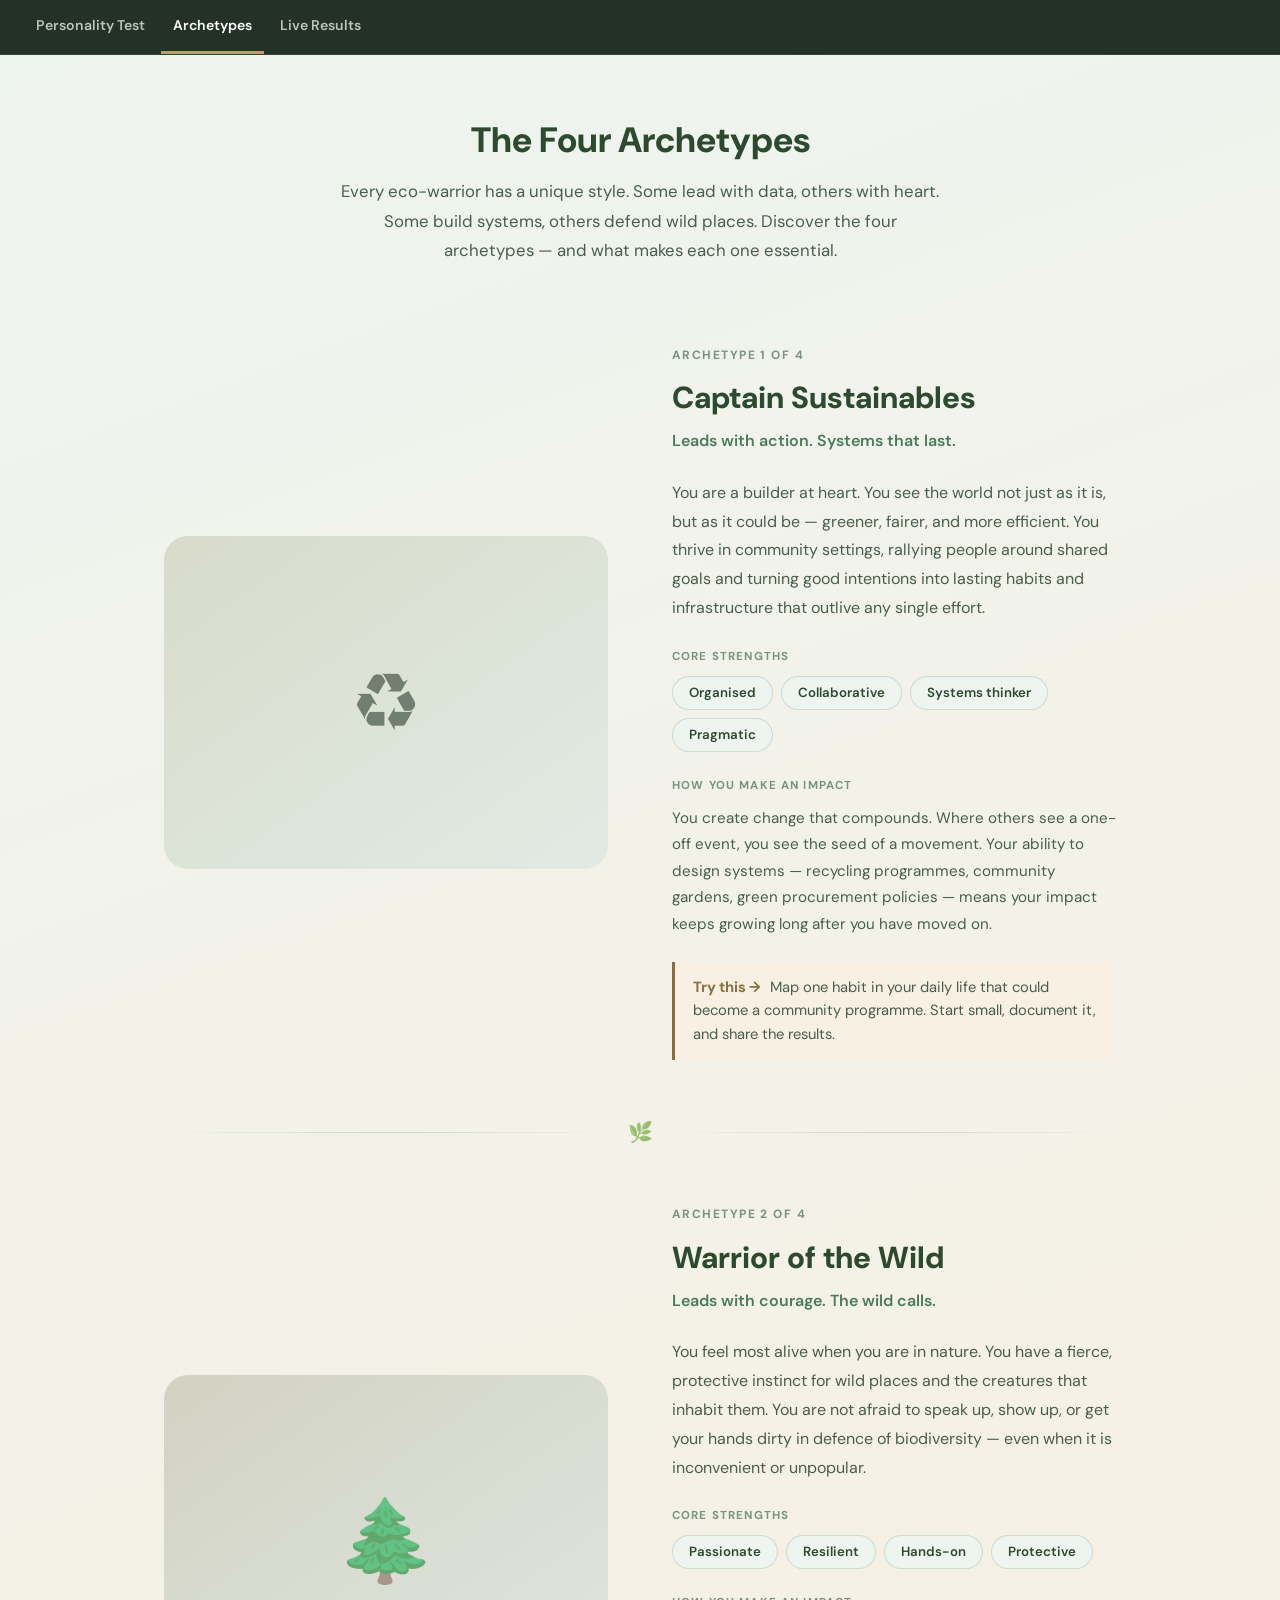
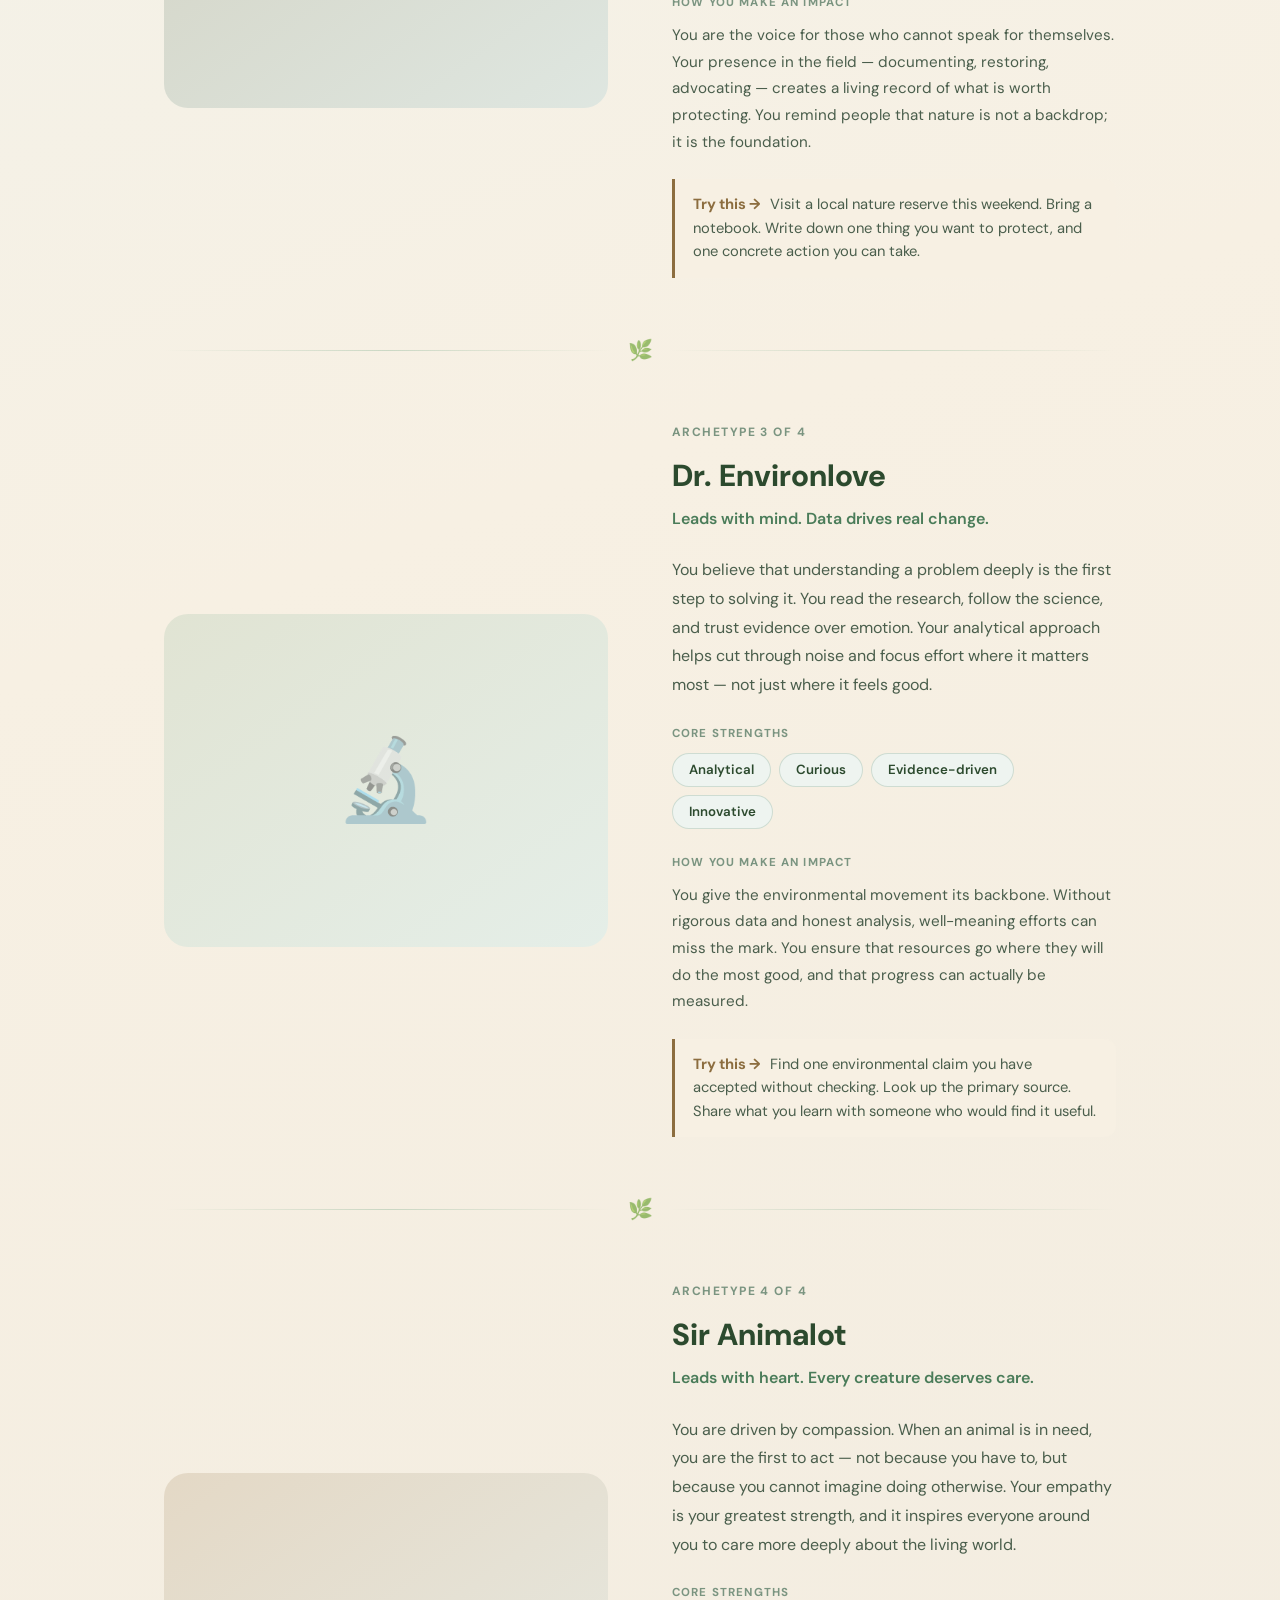
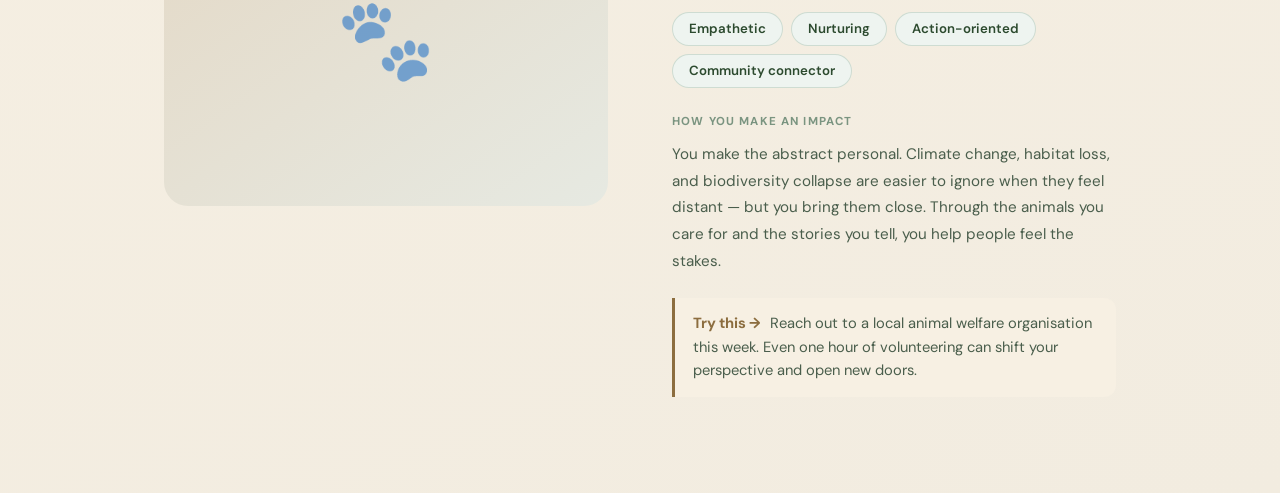
==== archetypes.html @ 998178d7 "Add files via upload" ====
<!DOCTYPE html>
<html lang="en">
<head>
  <meta charset="UTF-8" />
  <meta name="viewport" content="width=device-width, initial-scale=1.0" />
  <title>Archetypes — Eco-Warrior Quiz</title>
  <link rel="preconnect" href="https://fonts.googleapis.com">
  <link href="https://fonts.googleapis.com/css2?family=DM+Sans:wght@400;500;600;700;800&display=swap" rel="stylesheet">
  <link rel="stylesheet" href="style.css" />
</head>
<body>

<nav class="site-nav">
  <a href="index.html">Personality Test</a>
  <a href="archetypes.html" class="active">Archetypes</a>
  <a href="live-results.html">Live Results</a>
</nav>

<div class="arch-page">

  <header class="arch-page-header">
    <h1>The Four Archetypes</h1>
    <p>Every eco-warrior has a unique style. Some lead with data, others with heart. Some build systems, others defend wild places. Discover the four archetypes — and what makes each one essential.</p>
  </header>

  <div id="arch-sections"></div>

</div>

<script src="archetypes.js"></script>
<script>
const ORDER = ['captainSustainables', 'warriorOfTheWild', 'drEnvironlove', 'sirAnimalot'];
const container = document.getElementById('arch-sections');

ORDER.forEach((key, i) => {
  const a = ARCHETYPES_CONTENT[key];
  const flip = i % 2 === 1; // alternate layout

  const section = document.createElement('section');
  section.className = 'arch-section' + (flip ? ' arch-section--flip' : '');

  section.innerHTML = `
    <div class="arch-section-visual">
      <div class="arch-visual-panel" style="--accent: ${a.accentColor}">
        <img src="${a.image}" alt="${a.imageAlt}" class="arch-img" onerror="this.style.display='none'">
        <div class="arch-visual-fallback">
          <span class="arch-visual-icon">${a.icon}</span>
        </div>
      </div>
    </div>
    <div class="arch-section-text">
      <p class="arch-section-label">Archetype ${i + 1} of 4</p>
      <h2 class="arch-section-name">${a.name}</h2>
      <p class="arch-section-tagline">${a.tagline}</p>
      <p class="arch-section-desc">${a.description}</p>
      <div class="arch-strengths">
        <p class="arch-meta-label">Core strengths</p>
        <div class="arch-pills">${a.strengths.map(s => `<span class="arch-pill">${s}</span>`).join('')}</div>
      </div>
      <div class="arch-impact">
        <p class="arch-meta-label">How you make an impact</p>
        <p class="arch-impact-text">${a.impact}</p>
      </div>
      <div class="arch-next">
        <span class="arch-next-label">Try this →</span>
        <span class="arch-next-text">${a.nextStep}</span>
      </div>
    </div>`;

  container.appendChild(section);

  // Divider between sections (not after last)
  if (i < ORDER.length - 1) {
    const div = document.createElement('div');
    div.className = 'arch-divider';
    div.innerHTML = '<span class="arch-divider-icon">🌿</span>';
    container.appendChild(div);
  }
});
</script>
</body>
</html>
---- style.css ----
*, *::before, *::after { box-sizing: border-box; margin: 0; padding: 0; }

:root {
  --forest:      #2c4a2e;
  --moss:        #4a7c59;
  --sage:        #7aab8a;
  --sage-pale:   #eef4f0;
  --earth:       #8c6d3f;
  --earth-light: #f7f0e3;
  --text-dark:   #1e2d20;
  --text-mid:    #4a5e4c;
  --text-light:  #7a9480;
  --white:       #fdfcf8;
  --shadow:      0 4px 24px rgba(44,74,46,0.10);
  --shadow-hover:0 8px 32px rgba(44,74,46,0.16);
  --radius:      20px;
  --radius-sm:   12px;
  --t:           0.25s ease;
}

body {
  font-family: 'DM Sans', system-ui, -apple-system, sans-serif;
  background: linear-gradient(160deg, #eef4f0 0%, #f7f0e3 55%, #f2ece0 100%);
  min-height: 100vh;
  color: var(--text-dark);
  line-height: 1.65;
}

/* ---- NAV ----------------------------------------------------------------- */
.site-nav {
  position: sticky; top: 0; z-index: 100;
  background: rgba(28,42,30,0.96);
  backdrop-filter: blur(8px);
  -webkit-backdrop-filter: blur(8px);
  border-bottom: 1px solid rgba(122,171,138,0.15);
  padding: 0 24px;
  display: flex; gap: 4px; align-items: center;
}
.site-nav a {
  color: rgba(255,255,255,0.70); text-decoration: none;
  font-size: 0.88rem; font-weight: 600; padding: 14px 12px;
  border-bottom: 3px solid transparent;
  border-radius: 6px 6px 0 0;
  transition: color var(--t), border-color var(--t), background var(--t);
}
.site-nav a:hover { color: #fff; background: rgba(255,255,255,0.06); }
.site-nav a.active { color: #fff; border-bottom-color: #c8956a; }

/* ---- LAYOUT -------------------------------------------------------------- */
.app {
  max-width: 560px;
  margin: 0 auto;
  padding: 24px 16px;
  min-height: calc(100vh - 49px);
  display: flex;
  flex-direction: column;
  justify-content: center;
}

.page { display: none; }
.page.active { display: block; animation: fadeIn 0.3s ease; }
@keyframes fadeIn { from { opacity: 0; transform: translateY(12px); } to { opacity: 1; transform: translateY(0); } }

.card {
  background: var(--white);
  border-radius: var(--radius);
  padding: 36px 32px;
  box-shadow: var(--shadow);
  border: 1px solid rgba(122,171,138,0.12);
}

/* ---- LANDING ------------------------------------------------------------- */
.landing-card { text-align: center; }
.hero-icon { font-size: 56px; margin-bottom: 16px; position: relative; display: inline-block; }
.hero-icon::before {
  content: '';
  position: absolute;
  width: 90px; height: 90px;
  background: radial-gradient(circle, rgba(122,171,138,0.28) 0%, transparent 70%);
  border-radius: 50%;
  top: 50%; left: 50%;
  transform: translate(-50%, -50%);
  z-index: -1;
}
.landing-card h1 { font-size: 1.75rem; font-weight: 700; color: var(--forest); line-height: 1.25; margin-bottom: 14px; }
.subtitle { color: var(--text-mid); font-size: 0.97rem; margin-bottom: 12px; }
.tagline { font-size: 0.85rem; color: var(--text-light); margin-bottom: 28px; font-weight: 500; }

/* ---- BUTTONS ------------------------------------------------------------- */
.btn { display: inline-block; padding: 13px 28px; border-radius: 50px; font-size: 1rem; font-weight: 700; cursor: pointer; border: none; transition: transform var(--t), box-shadow var(--t), background var(--t); font-family: inherit; }
.btn:active { transform: scale(0.97); }
.btn-primary { background: linear-gradient(135deg, var(--forest), var(--moss)); color: var(--white); box-shadow: 0 4px 16px rgba(44,74,46,0.30); }
.btn-primary:hover { box-shadow: 0 6px 24px rgba(44,74,46,0.40); transform: translateY(-2px); }
.btn-primary:disabled { background: #c2d4c6; color: #8aaa90; box-shadow: none; cursor: not-allowed; transform: none; }
.btn-secondary { background: var(--earth-light); color: var(--forest); border: 1px solid rgba(140,109,63,0.20); }
.btn-secondary:hover { background: #f0e6d0; border-color: rgba(140,109,63,0.35); }

/* ---- PROGRESS ------------------------------------------------------------ */
.quiz-header { margin-bottom: 16px; }
.progress-wrap { background: #ddd8ce; border-radius: 50px; height: 8px; overflow: hidden; margin-bottom: 8px; }
.progress-fill { height: 100%; background: linear-gradient(90deg, var(--moss), var(--sage)); border-radius: 50px; transition: width 0.4s ease; }
.progress-label { font-size: 0.82rem; color: var(--text-light); font-weight: 600; text-align: right; }

/* ---- QUESTION ------------------------------------------------------------ */
.q-number { font-size: 0.8rem; font-weight: 700; color: var(--earth); text-transform: uppercase; letter-spacing: 0.08em; margin-bottom: 8px; }
.q-text { font-size: 1.15rem; font-weight: 700; color: var(--forest); margin-bottom: 22px; line-height: 1.4; }

/* ---- OPTIONS ------------------------------------------------------------- */
.options-list { display: flex; flex-direction: column; gap: 10px; margin-bottom: 24px; }
.options-list.hidden { display: none; }

.option-btn {
  width: 100%; text-align: left; padding: 14px 18px;
  border-radius: var(--radius-sm); border: 2px solid #ddd8ce;
  background: #f7f4ef; color: var(--text-dark);
  font-size: 0.95rem; cursor: pointer; line-height: 1.4; font-family: inherit;
  transition: border-color var(--t), background var(--t), transform var(--t);
}
.option-btn:hover { border-color: var(--sage); background: #eef4f0; transform: translateX(3px); }
.option-btn.selected { border-color: var(--moss); background: #e2ede6; font-weight: 600; }

.option-check-label {
  display: flex; align-items: flex-start; gap: 12px; padding: 14px 18px;
  border-radius: var(--radius-sm); border: 2px solid #ddd8ce;
  background: #f7f4ef; cursor: pointer; font-size: 0.95rem; line-height: 1.4;
  transition: border-color var(--t), background var(--t);
}
.option-check-label:hover { border-color: var(--sage); background: #eef4f0; }
.option-check-label.selected { border-color: var(--moss); background: #e2ede6; font-weight: 600; }
.option-check-label input[type="checkbox"] { margin-top: 2px; accent-color: var(--moss); width: 18px; height: 18px; flex-shrink: 0; cursor: pointer; }

.other-input {
  margin-top: 8px; width: 100%; padding: 10px 14px;
  border-radius: var(--radius-sm); border: 2px solid #ddd8ce;
  font-size: 0.95rem; color: var(--text-dark); outline: none; font-family: inherit;
  background: #f7f4ef;
  transition: border-color var(--t);
}
.other-input:focus { border-color: var(--moss); }

.quiz-nav { display: flex; justify-content: space-between; gap: 12px; }
.quiz-nav .btn { flex: 1; text-align: center; }

/* ---- RESULT -------------------------------------------------------------- */
.result-card { text-align: center; }
.result-card::before {
  content: '';
  display: block;
  width: 48px; height: 4px;
  background: linear-gradient(90deg, var(--moss), var(--sage));
  border-radius: 2px;
  margin: 0 auto 24px;
}
.result-icon { font-size: 64px; margin-bottom: 8px; }
.result-label { font-size: 0.85rem; font-weight: 600; color: var(--text-light); text-transform: uppercase; letter-spacing: 0.08em; margin-bottom: 4px; }
.result-title { font-size: 1.7rem; font-weight: 700; color: var(--forest); margin-bottom: 14px; }
.result-desc { color: var(--text-mid); font-size: 0.97rem; margin-bottom: 18px; line-height: 1.7; }
.secondary-block { display: inline-block; background: var(--earth-light); border: 1px solid rgba(140,109,63,0.18); border-radius: 50px; padding: 7px 20px; margin-bottom: 28px; font-size: 0.88rem; }
.secondary-label { color: var(--earth); font-weight: 600; }
.secondary-name { color: var(--text-dark); font-weight: 700; }

/* ---- SCORE BARS ---------------------------------------------------------- */
.score-bars { display: flex; flex-direction: column; gap: 14px; margin-bottom: 28px; text-align: left; }
.score-row-header { display: flex; justify-content: space-between; align-items: baseline; margin-bottom: 5px; }
.score-name { font-size: 0.88rem; font-weight: 600; color: var(--text-dark); }
.score-pct  { font-size: 0.88rem; font-weight: 700; color: var(--moss); }
.score-bar-bg   { background: #ddd8ce; border-radius: 50px; height: 10px; overflow: hidden; }
.score-bar-fill { height: 100%; border-radius: 50px; background: linear-gradient(90deg, var(--moss), var(--sage)); transition: width 0.8s ease; }
.score-row.primary .score-bar-bg   { height: 14px; }
.score-row.primary .score-bar-fill { background: linear-gradient(90deg, var(--forest), var(--moss)); }
.score-row.primary .score-name     { font-size: 0.95rem; font-weight: 800; color: var(--forest); }
.score-row.primary .score-pct      { font-size: 0.95rem; color: var(--forest); }

/* ---- TEST MODE ----------------------------------------------------------- */
.test-banner { position: fixed; top: 0; left: 0; right: 0; z-index: 1000; background: #c0392b; color: #fff; text-align: center; padding: 7px; font-size: 0.82rem; font-weight: 800; letter-spacing: 0.08em; }
.test-banner.hidden { display: none; }

.modal-overlay { position: fixed; inset: 0; z-index: 2000; background: rgba(0,0,0,0.55); display: flex; align-items: center; justify-content: center; padding: 16px; }
.modal-overlay.hidden { display: none; }
.modal-box { background: var(--white); border-radius: var(--radius); padding: 28px; max-width: 520px; width: 100%; max-height: 80vh; display: flex; flex-direction: column; gap: 14px; }
.modal-box h3 { color: #c0392b; font-size: 1.1rem; }
.modal-note { font-size: 0.85rem; color: var(--text-light); }
.modal-note code { background: #f0ede8; padding: 1px 5px; border-radius: 4px; font-size: 0.82rem; }
.modal-box pre { background: #f4f1ec; border-radius: var(--radius-sm); padding: 14px; font-size: 0.78rem; overflow: auto; flex: 1; white-space: pre-wrap; word-break: break-all; }

.hidden { display: none !important; }

/* ---- ARCHETYPES PAGE ----------------------------------------------------- */
.arch-page { max-width: 1000px; margin: 0 auto; padding: 64px 24px 96px; }

.arch-page-header { text-align: center; max-width: 600px; margin: 0 auto 80px; }
.arch-page-header h1 { font-size: 2.2rem; font-weight: 800; color: var(--forest); margin-bottom: 16px; line-height: 1.2; }
.arch-page-header p { font-size: 1.05rem; color: var(--text-mid); line-height: 1.75; }

/* Two-column alternating section */
.arch-section {
  display: grid;
  grid-template-columns: 1fr 1fr;
  gap: 64px;
  align-items: center;
  margin-bottom: 0;
}
.arch-section--flip .arch-section-visual { order: -1; }
.arch-section--flip .arch-section-text   { order:  1; }

/* Visual panel */
.arch-visual-panel {
  position: relative;
  border-radius: 24px;
  overflow: hidden;
  aspect-ratio: 4 / 3;
  background: linear-gradient(145deg, color-mix(in srgb, var(--accent) 18%, #f7f0e3), color-mix(in srgb, var(--accent) 8%, #eef4f0));
  display: flex; align-items: center; justify-content: center;
}
.arch-img { width: 100%; height: 100%; object-fit: cover; position: absolute; inset: 0; }
.arch-visual-fallback { display: flex; align-items: center; justify-content: center; width: 100%; height: 100%; }
.arch-visual-icon { font-size: 80px; opacity: 0.55; }

/* Text column */
.arch-section-text { display: flex; flex-direction: column; gap: 24px; }
.arch-section-label { font-size: 0.75rem; font-weight: 700; text-transform: uppercase; letter-spacing: 0.12em; color: var(--text-light); }
.arch-section-name { font-size: 1.9rem; font-weight: 800; color: var(--forest); line-height: 1.15; margin-top: -8px; }
.arch-section-tagline { font-size: 1rem; color: var(--moss); font-weight: 600; margin-top: -12px; }
.arch-section-desc { font-size: 1rem; color: var(--text-mid); line-height: 1.8; }

.arch-meta-label { font-size: 0.72rem; font-weight: 700; text-transform: uppercase; letter-spacing: 0.10em; color: var(--text-light); margin-bottom: 10px; }
.arch-pills { display: flex; flex-wrap: wrap; gap: 8px; }
.arch-pill { background: var(--sage-pale); color: var(--forest); border: 1px solid rgba(74,124,89,0.20); border-radius: 50px; padding: 5px 16px; font-size: 0.83rem; font-weight: 600; }

.arch-impact-text { font-size: 0.95rem; color: var(--text-mid); line-height: 1.75; }

.arch-next {
  background: var(--earth-light);
  border-left: 3px solid var(--earth);
  border-radius: 0 var(--radius-sm) var(--radius-sm) 0;
  padding: 14px 18px;
  font-size: 0.92rem;
  color: var(--text-mid);
  line-height: 1.6;
}
.arch-next-label { font-weight: 700; color: var(--earth); margin-right: 6px; }

/* Organic divider */
.arch-divider {
  display: flex; align-items: center; gap: 16px;
  padding: 56px 0;
  color: var(--sage);
}
.arch-divider::before,
.arch-divider::after {
  content: '';
  flex: 1;
  height: 1px;
  background: linear-gradient(90deg, transparent, rgba(122,171,138,0.35), transparent);
}
.arch-divider-icon { font-size: 20px; opacity: 0.6; flex-shrink: 0; }

/* ---- LIVE RESULTS PAGE --------------------------------------------------- */
.results-grid { display: grid; grid-template-columns: repeat(2, 1fr); gap: 14px; margin-bottom: 24px; }
.result-stat-card {
  background: var(--white); border-radius: var(--radius-sm); padding: 20px 18px;
  box-shadow: var(--shadow); border: 1px solid rgba(122,171,138,0.12); text-align: center;
}
.result-stat-card .stat-icon { font-size: 32px; margin-bottom: 6px; }
.result-stat-card .stat-name { font-size: 0.88rem; font-weight: 700; color: var(--forest); margin-bottom: 4px; }
.result-stat-card .stat-pct { font-size: 1.6rem; font-weight: 800; color: var(--moss); }
.result-stat-card .stat-count { font-size: 0.78rem; color: var(--text-light); }

.results-bars { background: var(--white); border-radius: var(--radius); padding: 28px; box-shadow: var(--shadow); border: 1px solid rgba(122,171,138,0.12); margin-bottom: 32px; }
.results-bars h2 { font-size: 1rem; font-weight: 700; color: var(--forest); margin-bottom: 20px; }
.results-meta { font-size: 0.85rem; color: var(--text-light); margin-bottom: 28px; }
.no-data { text-align: center; padding: 56px 16px; color: var(--text-light); }
.no-data p { margin-bottom: 20px; font-size: 0.97rem; }

/* ---- RESPONSIVE ---------------------------------------------------------- */
@media (max-width: 720px) {
  .arch-page { padding: 40px 20px 72px; }
  .arch-page-header { margin-bottom: 56px; }
  .arch-page-header h1 { font-size: 1.7rem; }
  .arch-section {
    grid-template-columns: 1fr;
    gap: 32px;
  }
  .arch-section--flip .arch-section-visual { order: 0; }
  .arch-section--flip .arch-section-text   { order: 0; }
  .arch-section-name { font-size: 1.5rem; }
  .arch-divider { padding: 40px 0; }
  .results-grid { grid-template-columns: repeat(2, 1fr); }
}
@media (max-width: 400px) {
  .card { padding: 28px 20px; }
  .landing-card h1 { font-size: 1.45rem; }
  .q-text { font-size: 1.05rem; }
}
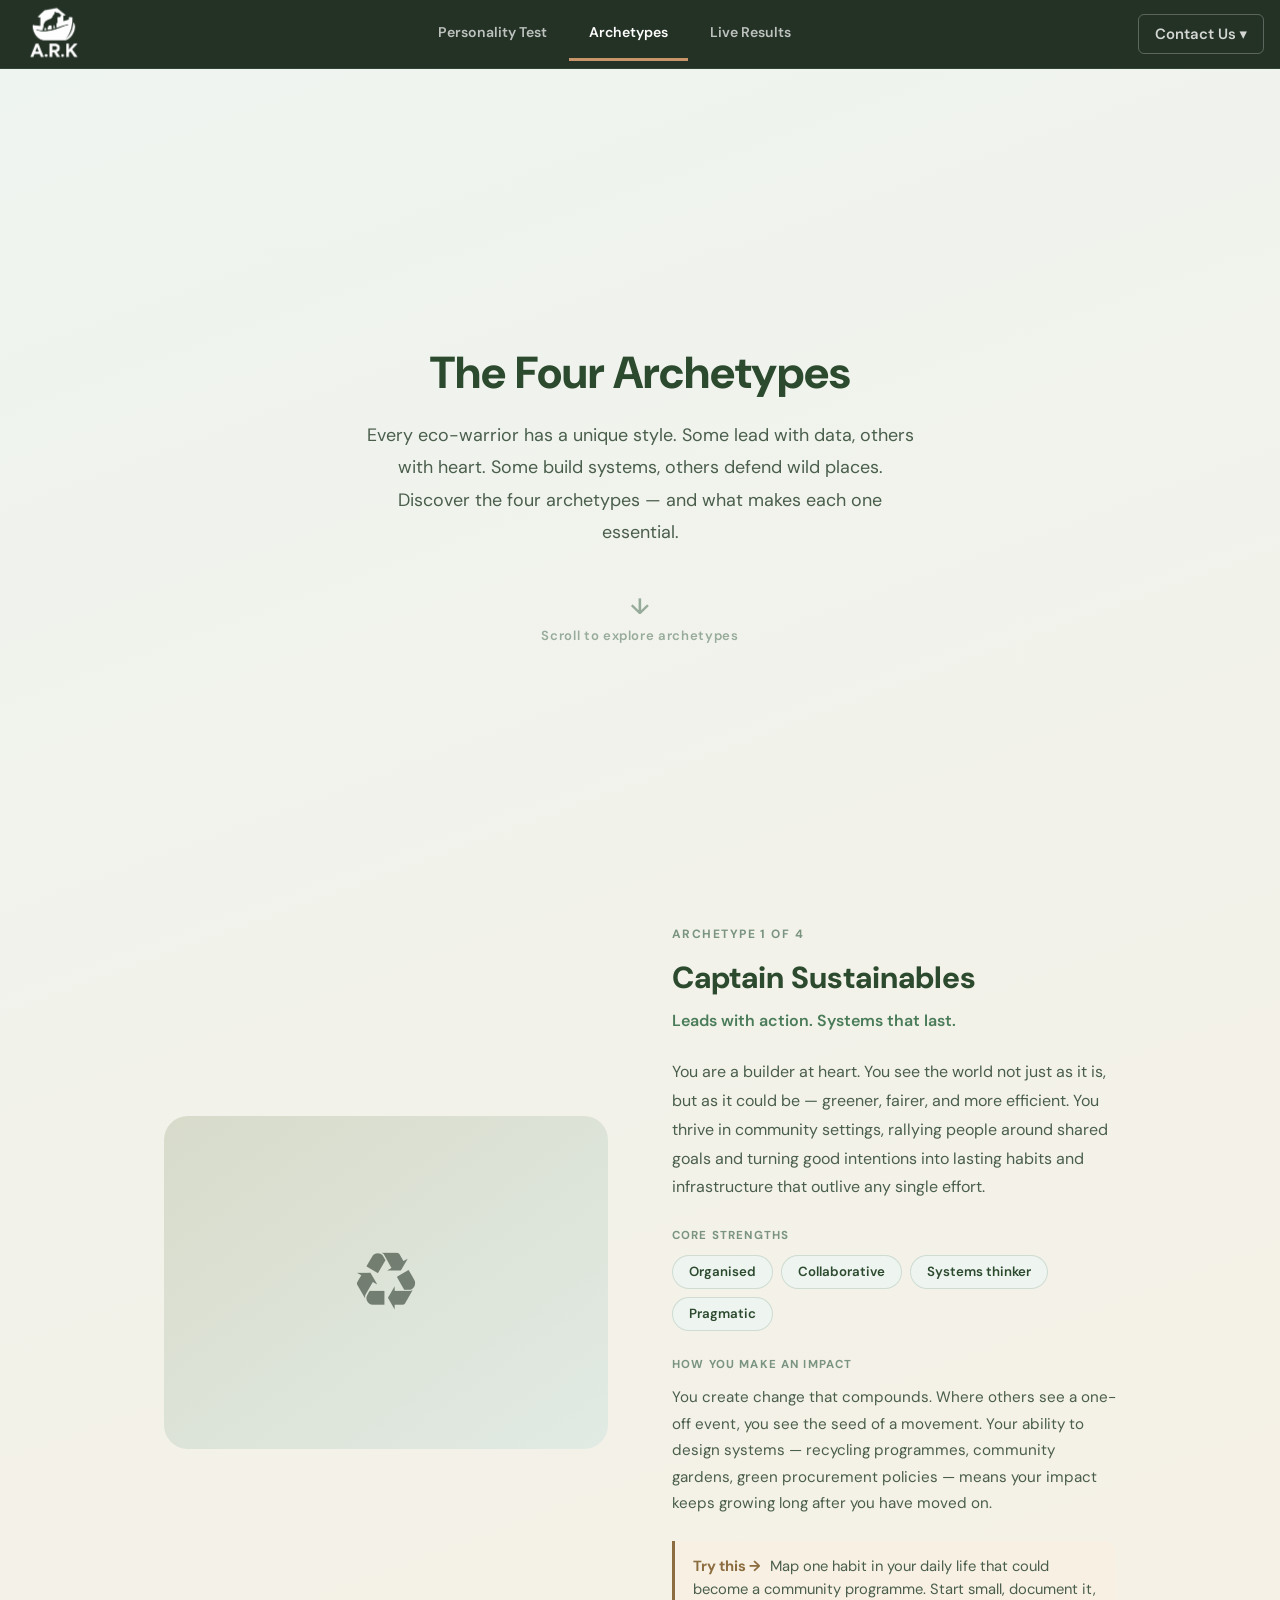
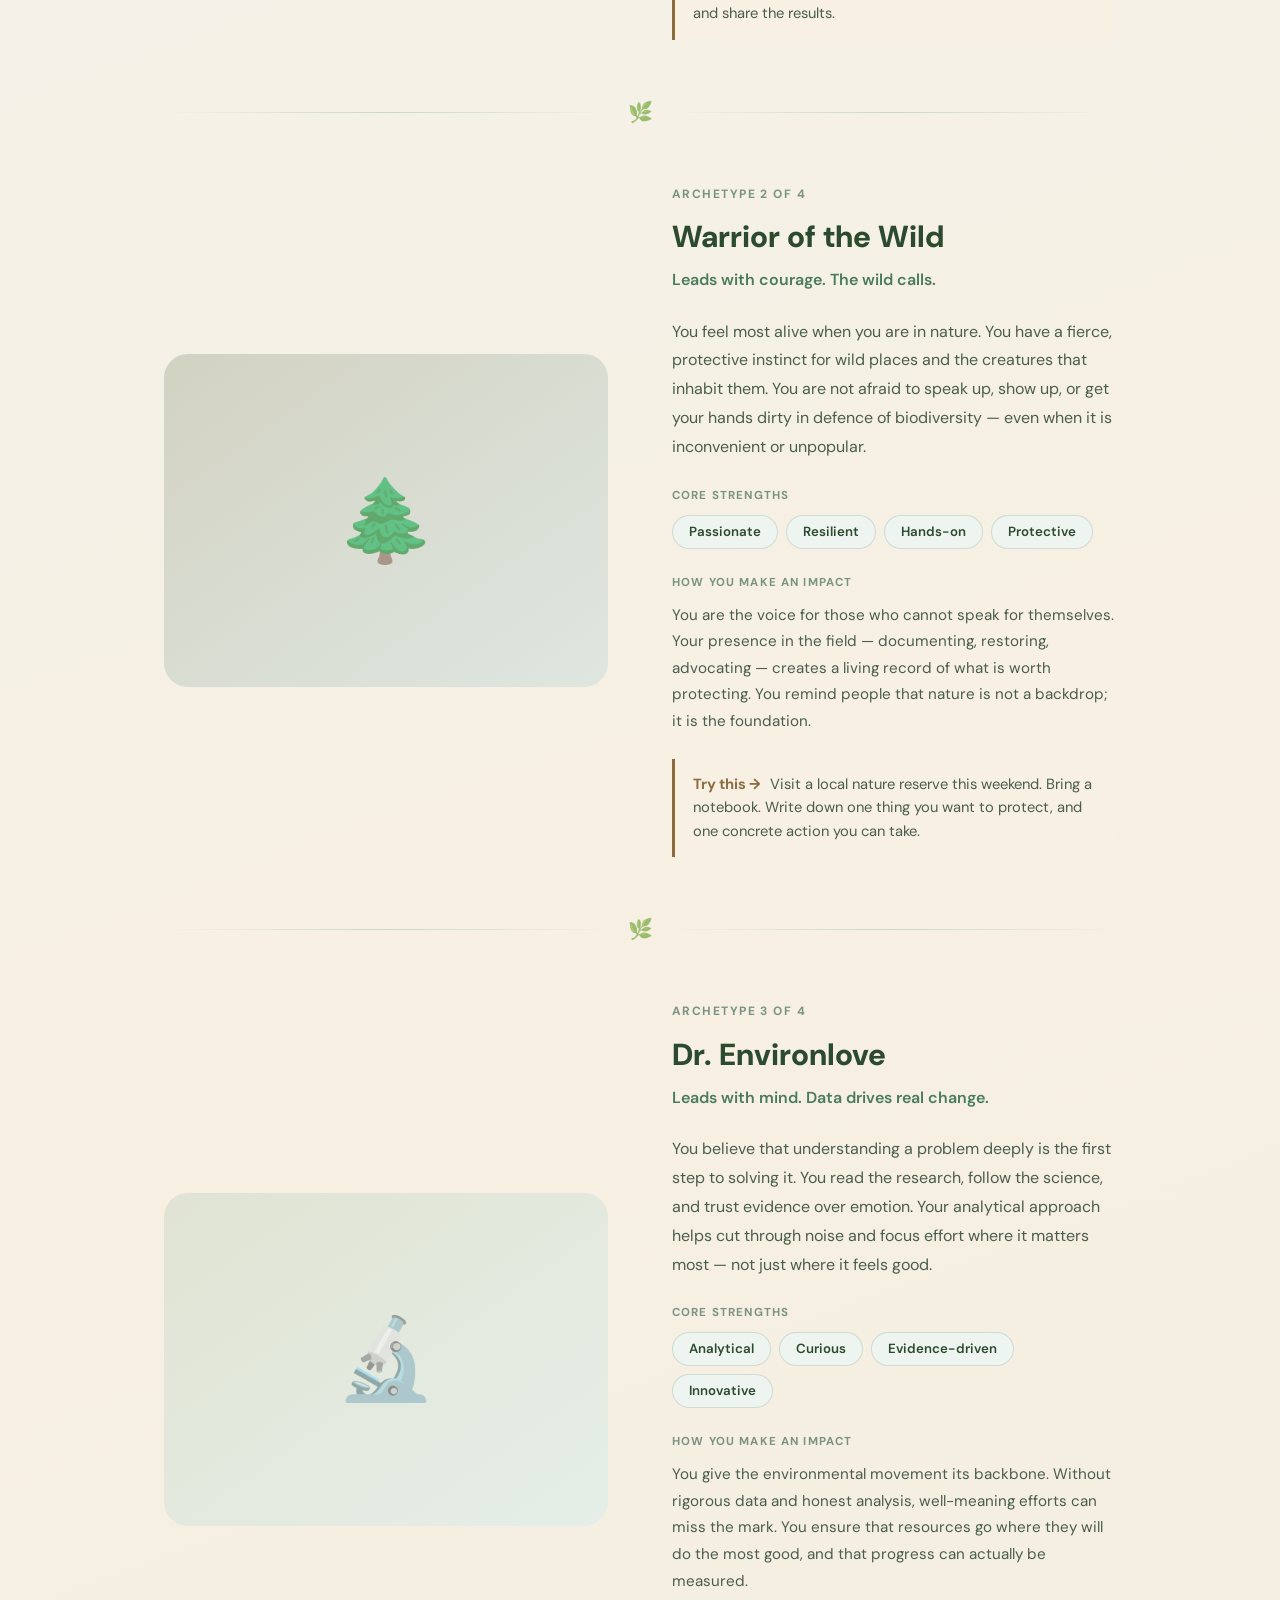
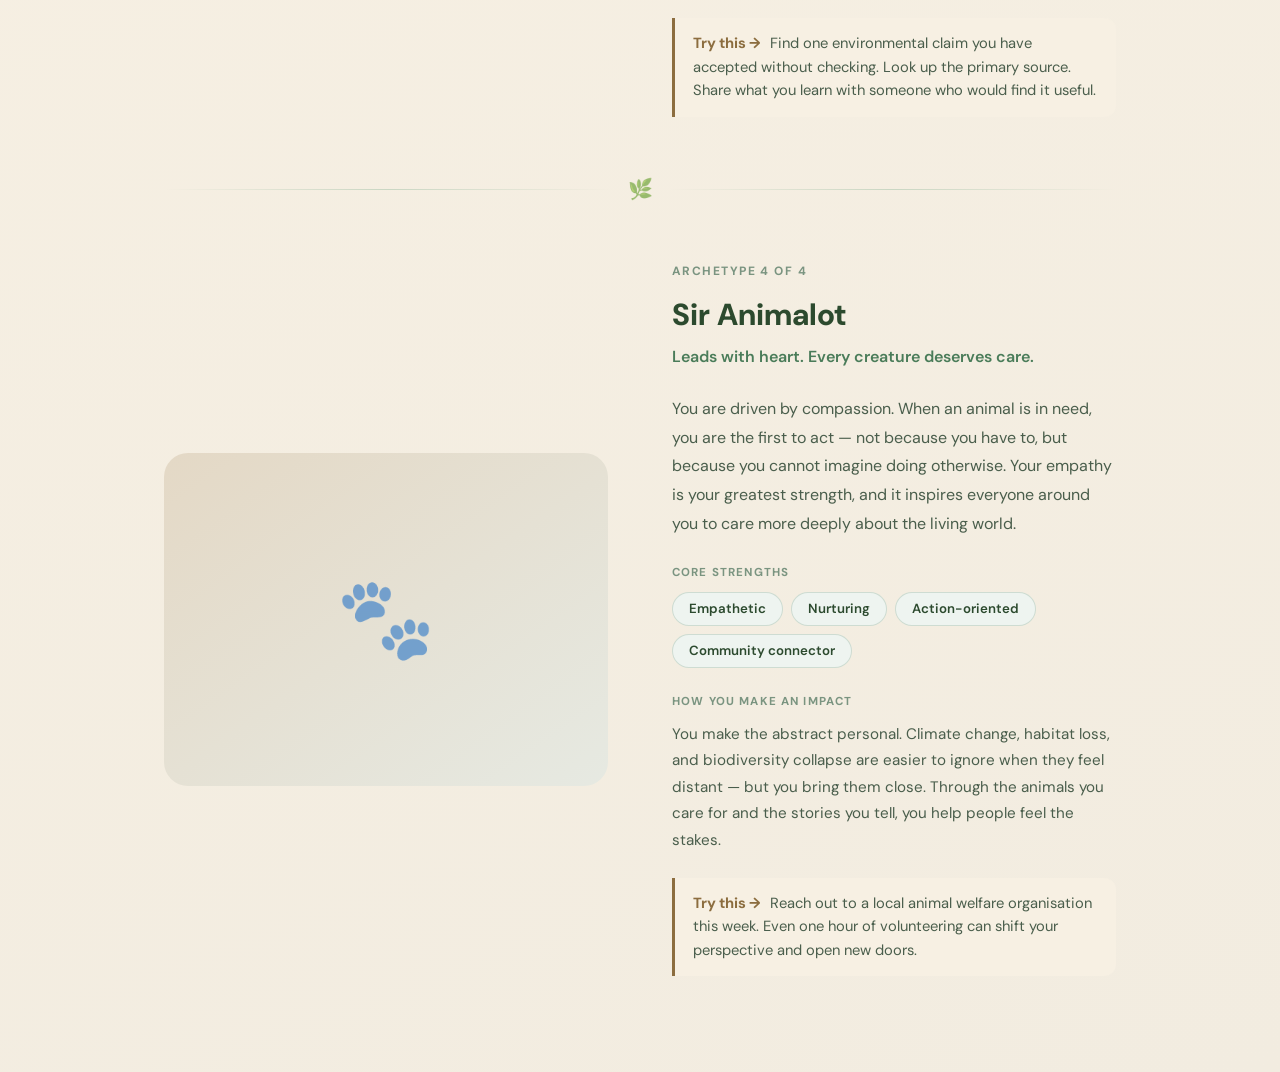
==== commit e07f864f: "Add files via upload" ====
--- a/archetypes.html
+++ b/archetypes.html
@@ -11,17 +11,52 @@
 <body>
 
 <nav class="site-nav">
-  <a href="index.html">Personality Test</a>
-  <a href="archetypes.html" class="active">Archetypes</a>
-  <a href="live-results.html">Live Results</a>
+  <a href="index.html" class="nav-ark-logo">
+    <img src="assets/ARK_white_transparent_header.png" alt="ARK Initiative" class="ark-logo">
+  </a>
+  <div class="nav-links">
+    <a href="index.html">Personality Test</a>
+    <a href="archetypes.html" class="active">Archetypes</a>
+    <a href="live-results.html">Live Results</a>
+  </div>
+  <div class="nav-contact-wrap">
+    <button class="nav-contact-btn" id="contact-btn" aria-haspopup="true" aria-expanded="false">Contact Us ▾</button>
+    <div class="nav-contact-dropdown" id="contact-dropdown" role="menu">
+      <div class="nav-contact-item">
+        <img src="assets/LinkedIn_icon.svg.png" alt="" class="nav-contact-icon">
+        <div class="nav-contact-text">
+          <span class="nav-contact-platform">LinkedIn</span>
+          <a class="nav-contact-account" href="https://www.linkedin.com/company/a-r-k-initiative" target="_blank" rel="noopener">A.R.K Initiative</a>
+        </div>
+      </div>
+      <div class="nav-contact-item">
+        <img src="assets/Instagram_icon.png" alt="" class="nav-contact-icon">
+        <div class="nav-contact-text">
+          <span class="nav-contact-platform">Instagram</span>
+          <a class="nav-contact-account" href="https://www.instagram.com/arkinitiative.sg?utm_source=ig_web_button_share_sheet&igsh=ZDNlZDc0MzIxNw==" target="_blank" rel="noopener">@arkinitiative.sg</a>
+        </div>
+      </div>
+      <div class="nav-contact-item">
+        <img src="assets/Gmail_icon_(2020).png" alt="" class="nav-contact-icon">
+        <div class="nav-contact-text">
+          <span class="nav-contact-platform">Email</span>
+          <span class="nav-contact-account">arkinitiative.bagus.sg@gmail.com</span>
+        </div>
+      </div>
+    </div>
+  </div>
 </nav>
 
 <div class="arch-page">
 
-  <header class="arch-page-header">
+  <div class="arch-hero">
     <h1>The Four Archetypes</h1>
     <p>Every eco-warrior has a unique style. Some lead with data, others with heart. Some build systems, others defend wild places. Discover the four archetypes — and what makes each one essential.</p>
-  </header>
+    <div class="arch-scroll-prompt">
+      <span class="arch-scroll-arrow">↓</span>
+      <span>Scroll to explore archetypes</span>
+    </div>
+  </div>
 
   <div id="arch-sections"></div>
 
@@ -32,12 +67,27 @@
 const ORDER = ['captainSustainables', 'warriorOfTheWild', 'drEnvironlove', 'sirAnimalot'];
 const container = document.getElementById('arch-sections');
 
+const params = new URLSearchParams(window.location.search);
+const highlightParam = params.get('highlight') || '';
+const slugToKey = {
+  'captain-sustainables': 'captainSustainables',
+  'warrior-of-the-wild': 'warriorOfTheWild',
+  'dr-environlove': 'drEnvironlove',
+  'sir-animalot': 'sirAnimalot',
+};
+const highlightKeys = new Set(
+  highlightParam.split(',').map(s => slugToKey[s.trim()]).filter(Boolean)
+);
+const hasHighlight = highlightKeys.size > 0;
+
 ORDER.forEach((key, i) => {
   const a = ARCHETYPES_CONTENT[key];
-  const flip = i % 2 === 1; // alternate layout
+  const flip = i % 2 === 1;
+  const isHighlighted = highlightKeys.has(key);
 
   const section = document.createElement('section');
-  section.className = 'arch-section' + (flip ? ' arch-section--flip' : '');
+  section.className = 'arch-section' + (flip ? ' arch-section--flip' : '') + (isHighlighted ? ' arch-section--highlight' : '');
+  section.id = 'arch-' + key;
 
   section.innerHTML = `
     <div class="arch-section-visual">
@@ -50,6 +100,7 @@
     </div>
     <div class="arch-section-text">
       <p class="arch-section-label">Archetype ${i + 1} of 4</p>
+      ${isHighlighted ? '<span class="arch-your-badge">Your main archetype</span>' : ''}
       <h2 class="arch-section-name">${a.name}</h2>
       <p class="arch-section-tagline">${a.tagline}</p>
       <p class="arch-section-desc">${a.description}</p>
@@ -69,7 +120,6 @@
 
   container.appendChild(section);
 
-  // Divider between sections (not after last)
   if (i < ORDER.length - 1) {
     const div = document.createElement('div');
     div.className = 'arch-divider';
@@ -77,6 +127,51 @@
     container.appendChild(div);
   }
 });
+
+// ---- Highlight mode: arriving from quiz result ----
+if (hasHighlight) {
+  // Reveal all sections immediately without animation
+  container.classList.add('arch-sections--revealed');
+
+  // Scroll to first highlighted archetype
+  const firstKey = ORDER.find(k => highlightKeys.has(k));
+  if (firstKey) {
+    setTimeout(() => {
+      const target = document.getElementById('arch-' + firstKey);
+      if (target) target.scrollIntoView({ behavior: 'smooth', block: 'center' });
+    }, 120);
+  }
+} else {
+  // ---- Normal browse mode: fade sections in on scroll ----
+  const observer = new IntersectionObserver((entries) => {
+    entries.forEach(entry => {
+      if (entry.isIntersecting) {
+        entry.target.classList.add('arch-visible');
+        observer.unobserve(entry.target);
+      }
+    });
+  }, { threshold: 0.08, rootMargin: '0px 0px -40px 0px' });
+
+  container.querySelectorAll('.arch-section, .arch-divider').forEach(el => {
+    observer.observe(el);
+  });
+}
+
+// ---- Contact dropdown ----
+const contactBtn = document.getElementById('contact-btn');
+const contactDropdown = document.getElementById('contact-dropdown');
+contactBtn.addEventListener('click', e => {
+  e.stopPropagation();
+  const open = contactDropdown.classList.contains('open');
+  contactDropdown.classList.toggle('open', !open);
+  contactBtn.setAttribute('aria-expanded', String(!open));
+});
+document.addEventListener('click', e => {
+  if (!contactBtn.contains(e.target) && !contactDropdown.contains(e.target)) {
+    contactDropdown.classList.remove('open');
+    contactBtn.setAttribute('aria-expanded', 'false');
+  }
+});
 </script>
 </body>
 </html>
--- a/style.css
+++ b/style.css
@@ -33,18 +33,102 @@
   backdrop-filter: blur(8px);
   -webkit-backdrop-filter: blur(8px);
   border-bottom: 1px solid rgba(122,171,138,0.15);
-  padding: 0 24px;
+  padding: 0 16px;
   display: flex; gap: 4px; align-items: center;
-}
-.site-nav a {
+  justify-content: space-between;
+  min-height: 68px;
+}
+.nav-ark-logo {
+  display: flex; align-items: center;
+  padding: 4px 6px;
+  flex-shrink: 0;
+  border-bottom: 3px solid transparent;
+  text-decoration: none;
+  height: 68px;
+  overflow: hidden;
+}
+.ark-logo {
+  height: 100%;
+  width: auto;
+  display: block;
+  object-fit: contain;
+  transform: scale(1.45);
+  transform-origin: center center;
+}
+.nav-links {
+  display: flex; gap: 2px; align-items: center;
+  flex: 1; justify-content: center;
+  flex-wrap: wrap;
+}
+.site-nav a, .nav-links a {
   color: rgba(255,255,255,0.70); text-decoration: none;
-  font-size: 0.88rem; font-weight: 600; padding: 14px 12px;
+  font-size: clamp(0.82rem, 2.5vw, 0.93rem); font-weight: 600;
+  padding: 14px clamp(10px, 3vw, 20px);
   border-bottom: 3px solid transparent;
   border-radius: 6px 6px 0 0;
+  white-space: nowrap;
   transition: color var(--t), border-color var(--t), background var(--t);
 }
-.site-nav a:hover { color: #fff; background: rgba(255,255,255,0.06); }
-.site-nav a.active { color: #fff; border-bottom-color: #c8956a; }
+.site-nav a:hover, .nav-links a:hover { color: #fff; background: rgba(255,255,255,0.06); }
+.site-nav a.active, .nav-links a.active { color: #fff; border-bottom-color: #c8956a; }
+
+/* Contact dropdown */
+.nav-contact-wrap { position: relative; flex-shrink: 0; }
+.nav-contact-btn {
+  background: none; border: 1px solid rgba(255,255,255,0.25);
+  color: rgba(255,255,255,0.80); font-family: inherit;
+  font-size: clamp(0.82rem, 2.5vw, 0.93rem); font-weight: 600;
+  padding: 9px clamp(10px, 2vw, 16px);
+  border-radius: 6px; cursor: pointer; white-space: nowrap;
+  transition: background var(--t), color var(--t), border-color var(--t);
+}
+.nav-contact-btn:hover { background: rgba(255,255,255,0.10); color: #fff; border-color: rgba(255,255,255,0.45); }
+.nav-contact-dropdown {
+  position: absolute; top: calc(100% + 4px); right: 0;
+  background: #1c2a1e;
+  border: 1px solid rgba(44,74,46,0.55);
+  border-radius: var(--radius-sm);
+  box-shadow: 0 8px 28px rgba(0,0,0,0.28);
+  min-width: 320px;
+  width: max-content;
+  max-width: calc(100vw - 24px);
+  z-index: 200;
+  overflow: hidden;
+  /* animation-ready closed state */
+  opacity: 0;
+  transform: translateY(-6px);
+  pointer-events: none;
+  transition: opacity 0.18s ease-out, transform 0.18s ease-out;
+}
+.nav-contact-dropdown.open {
+  opacity: 1;
+  transform: translateY(0);
+  pointer-events: auto;
+}
+.nav-contact-item {
+  display: flex; align-items: center; gap: 14px;
+  padding: 13px 18px;
+  border-bottom: 1px solid rgba(122,171,138,0.10);
+}
+.nav-contact-item:last-child { border-bottom: none; }
+.nav-contact-icon {
+  flex-shrink: 0; width: 24px; height: 24px;
+  object-fit: contain; opacity: 0.88;
+}
+.nav-contact-text { display: flex; flex-direction: column; gap: 2px; min-width: 0; }
+.nav-contact-platform {
+  font-size: 0.72rem; font-weight: 700; text-transform: uppercase;
+  letter-spacing: 0.07em; color: rgba(255,255,255,0.45);
+  line-height: 1;
+}
+.nav-contact-account {
+  font-size: 0.88rem; font-weight: 600; color: rgba(255,255,255,0.88);
+  text-decoration: none; line-height: 1.3;
+  transition: color var(--t);
+  overflow-wrap: anywhere;
+}
+a.nav-contact-account:hover { color: #fff; text-decoration: underline; }
+span.nav-contact-account { cursor: default; user-select: text; color: rgba(255,255,255,0.88); }
 
 /* ---- LAYOUT -------------------------------------------------------------- */
 .app {
@@ -64,7 +148,7 @@
 .card {
   background: var(--white);
   border-radius: var(--radius);
-  padding: 36px 32px;
+  padding: clamp(20px, 5vw, 36px) clamp(16px, 5vw, 32px);
   box-shadow: var(--shadow);
   border: 1px solid rgba(122,171,138,0.12);
 }
@@ -82,12 +166,12 @@
   transform: translate(-50%, -50%);
   z-index: -1;
 }
-.landing-card h1 { font-size: 1.75rem; font-weight: 700; color: var(--forest); line-height: 1.25; margin-bottom: 14px; }
+.landing-card h1 { font-size: clamp(1.35rem, 5vw, 1.75rem); font-weight: 700; color: var(--forest); line-height: 1.25; margin-bottom: 14px; }
 .subtitle { color: var(--text-mid); font-size: 0.97rem; margin-bottom: 12px; }
 .tagline { font-size: 0.85rem; color: var(--text-light); margin-bottom: 28px; font-weight: 500; }
 
 /* ---- BUTTONS ------------------------------------------------------------- */
-.btn { display: inline-block; padding: 13px 28px; border-radius: 50px; font-size: 1rem; font-weight: 700; cursor: pointer; border: none; transition: transform var(--t), box-shadow var(--t), background var(--t); font-family: inherit; }
+.btn { display: inline-block; padding: 13px 28px; min-height: 44px; border-radius: 50px; font-size: 1rem; font-weight: 700; cursor: pointer; border: none; transition: transform var(--t), box-shadow var(--t), background var(--t); font-family: inherit; }
 .btn:active { transform: scale(0.97); }
 .btn-primary { background: linear-gradient(135deg, var(--forest), var(--moss)); color: var(--white); box-shadow: 0 4px 16px rgba(44,74,46,0.30); }
 .btn-primary:hover { box-shadow: 0 6px 24px rgba(44,74,46,0.40); transform: translateY(-2px); }
@@ -127,6 +211,7 @@
 }
 .option-check-label:hover { border-color: var(--sage); background: #eef4f0; }
 .option-check-label.selected { border-color: var(--moss); background: #e2ede6; font-weight: 600; }
+.option-check-label.disabled { opacity: 0.55; cursor: not-allowed; }
 .option-check-label input[type="checkbox"] { margin-top: 2px; accent-color: var(--moss); width: 18px; height: 18px; flex-shrink: 0; cursor: pointer; }
 
 .other-input {
@@ -153,14 +238,14 @@
 }
 .result-icon { font-size: 64px; margin-bottom: 8px; }
 .result-label { font-size: 0.85rem; font-weight: 600; color: var(--text-light); text-transform: uppercase; letter-spacing: 0.08em; margin-bottom: 4px; }
-.result-title { font-size: 1.7rem; font-weight: 700; color: var(--forest); margin-bottom: 14px; }
+.result-title { font-size: clamp(1.35rem, 5vw, 1.7rem); font-weight: 700; color: var(--forest); margin-bottom: 14px; }
 .result-desc { color: var(--text-mid); font-size: 0.97rem; margin-bottom: 18px; line-height: 1.7; }
 .secondary-block { display: inline-block; background: var(--earth-light); border: 1px solid rgba(140,109,63,0.18); border-radius: 50px; padding: 7px 20px; margin-bottom: 28px; font-size: 0.88rem; }
 .secondary-label { color: var(--earth); font-weight: 600; }
 .secondary-name { color: var(--text-dark); font-weight: 700; }
 
 /* ---- SCORE BARS ---------------------------------------------------------- */
-.score-bars { display: flex; flex-direction: column; gap: 14px; margin-bottom: 28px; text-align: left; }
+.score-bars { display: flex; flex-direction: column; gap: 14px; margin-bottom: 24px; text-align: left; }
 .score-row-header { display: flex; justify-content: space-between; align-items: baseline; margin-bottom: 5px; }
 .score-name { font-size: 0.88rem; font-weight: 600; color: var(--text-dark); }
 .score-pct  { font-size: 0.88rem; font-weight: 700; color: var(--moss); }
@@ -171,6 +256,24 @@
 .score-row.primary .score-name     { font-size: 0.95rem; font-weight: 800; color: var(--forest); }
 .score-row.primary .score-pct      { font-size: 0.95rem; color: var(--forest); }
 
+/* ---- RESULT ACTIONS ------------------------------------------------------ */
+.result-actions { display: flex; flex-direction: column; gap: 12px; align-items: center; }
+.result-actions .btn { width: 100%; max-width: 320px; }
+.score-name { font-size: 0.88rem; font-weight: 600; color: var(--text-dark); }
+.score-pct  { font-size: 0.88rem; font-weight: 700; color: var(--moss); }
+.score-bar-bg   { background: #ddd8ce; border-radius: 50px; height: 10px; overflow: hidden; }
+.score-bar-fill { height: 100%; border-radius: 50px; background: linear-gradient(90deg, var(--moss), var(--sage)); transition: width 0.8s ease; }
+.score-row.primary .score-bar-bg   { height: 14px; }
+.score-row.primary .score-bar-fill { background: linear-gradient(90deg, var(--forest), var(--moss)); }
+.score-row.primary .score-name     { font-size: 0.95rem; font-weight: 800; color: var(--forest); }
+.score-row.primary .score-pct      { font-size: 0.95rem; color: var(--forest); }
+
+/* ---- MULTI-ARCHETYPE RESULT ---------------------------------------------- */
+.result-multi-list { display: flex; flex-wrap: wrap; justify-content: center; gap: 12px; margin-bottom: 18px; }
+.result-multi-item { display: flex; flex-direction: column; align-items: center; gap: 4px; }
+.result-multi-icon { font-size: 36px; }
+.result-multi-name { font-size: 0.88rem; font-weight: 700; color: var(--forest); }
+
 /* ---- TEST MODE ----------------------------------------------------------- */
 .test-banner { position: fixed; top: 0; left: 0; right: 0; z-index: 1000; background: #c0392b; color: #fff; text-align: center; padding: 7px; font-size: 0.82rem; font-weight: 800; letter-spacing: 0.08em; }
 .test-banner.hidden { display: none; }
@@ -186,11 +289,80 @@
 .hidden { display: none !important; }
 
 /* ---- ARCHETYPES PAGE ----------------------------------------------------- */
-.arch-page { max-width: 1000px; margin: 0 auto; padding: 64px 24px 96px; }
-
-.arch-page-header { text-align: center; max-width: 600px; margin: 0 auto 80px; }
-.arch-page-header h1 { font-size: 2.2rem; font-weight: 800; color: var(--forest); margin-bottom: 16px; line-height: 1.2; }
-.arch-page-header p { font-size: 1.05rem; color: var(--text-mid); line-height: 1.75; }
+.arch-page { max-width: 1000px; margin: 0 auto; padding: 0 24px 96px; }
+
+/* Hero intro: fills the viewport beneath the header */
+.arch-hero {
+  display: flex;
+  flex-direction: column;
+  align-items: center;
+  justify-content: center;
+  min-height: calc(100vh - 68px);
+  text-align: center;
+  padding: 48px 0 0;
+}
+.arch-hero h1 {
+  font-size: clamp(1.9rem, 5vw, 2.8rem);
+  font-weight: 800;
+  color: var(--forest);
+  margin-bottom: 20px;
+  line-height: 1.15;
+}
+.arch-hero p {
+  font-size: clamp(1rem, 2.5vw, 1.12rem);
+  color: var(--text-mid);
+  line-height: 1.8;
+  max-width: 560px;
+}
+
+/* Scroll prompt */
+.arch-scroll-prompt {
+  display: flex;
+  flex-direction: column;
+  align-items: center;
+  gap: 6px;
+  margin-top: 48px;
+  margin-bottom: 24px;
+  color: var(--text-light);
+  font-size: 0.82rem;
+  font-weight: 600;
+  letter-spacing: 0.05em;
+  opacity: 0.75;
+  user-select: none;
+}
+.arch-scroll-arrow {
+  font-size: 1.4rem;
+  animation: arch-bounce 1.8s ease-in-out infinite;
+  line-height: 1;
+}
+@keyframes arch-bounce {
+  0%, 100% { transform: translateY(0);   opacity: 0.6; }
+  50%       { transform: translateY(7px); opacity: 1;   }
+}
+
+/* Archetype sections container — top padding so content starts below hero */
+#arch-sections { padding-top: 24px; }
+
+/* Fade-in on scroll: initial hidden state */
+.arch-section,
+.arch-divider {
+  opacity: 0;
+  transform: translateY(28px);
+  transition: opacity 0.65s ease-out, transform 0.65s ease-out;
+}
+/* Visible state added by JS */
+.arch-section.arch-visible,
+.arch-divider.arch-visible {
+  opacity: 1;
+  transform: translateY(0);
+}
+/* When highlight mode is active, all sections revealed immediately */
+.arch-sections--revealed .arch-section,
+.arch-sections--revealed .arch-divider {
+  opacity: 1;
+  transform: translateY(0);
+  transition: none;
+}
 
 /* Two-column alternating section */
 .arch-section {
@@ -240,6 +412,27 @@
 }
 .arch-next-label { font-weight: 700; color: var(--earth); margin-right: 6px; }
 
+/* Highlighted archetype */
+.arch-section--highlight {
+  background: linear-gradient(135deg, rgba(122,171,138,0.08), rgba(122,171,138,0.04));
+  border: 2px solid rgba(122,171,138,0.25);
+  border-radius: 24px;
+  padding: 32px;
+  box-shadow: 0 8px 32px rgba(122,171,138,0.15);
+}
+.arch-your-badge {
+  display: inline-block;
+  background: linear-gradient(135deg, var(--moss), var(--sage));
+  color: var(--white);
+  font-size: 0.72rem;
+  font-weight: 700;
+  text-transform: uppercase;
+  letter-spacing: 0.08em;
+  padding: 5px 12px;
+  border-radius: 50px;
+  margin-bottom: 8px;
+}
+
 /* Organic divider */
 .arch-divider {
   display: flex; align-items: center; gap: 16px;
@@ -256,39 +449,217 @@
 .arch-divider-icon { font-size: 20px; opacity: 0.6; flex-shrink: 0; }
 
 /* ---- LIVE RESULTS PAGE --------------------------------------------------- */
-.results-grid { display: grid; grid-template-columns: repeat(2, 1fr); gap: 14px; margin-bottom: 24px; }
-.result-stat-card {
-  background: var(--white); border-radius: var(--radius-sm); padding: 20px 18px;
-  box-shadow: var(--shadow); border: 1px solid rgba(122,171,138,0.12); text-align: center;
-}
-.result-stat-card .stat-icon { font-size: 32px; margin-bottom: 6px; }
-.result-stat-card .stat-name { font-size: 0.88rem; font-weight: 700; color: var(--forest); margin-bottom: 4px; }
-.result-stat-card .stat-pct { font-size: 1.6rem; font-weight: 800; color: var(--moss); }
-.result-stat-card .stat-count { font-size: 0.78rem; color: var(--text-light); }
-
-.results-bars { background: var(--white); border-radius: var(--radius); padding: 28px; box-shadow: var(--shadow); border: 1px solid rgba(122,171,138,0.12); margin-bottom: 32px; }
-.results-bars h2 { font-size: 1rem; font-weight: 700; color: var(--forest); margin-bottom: 20px; }
-.results-meta { font-size: 0.85rem; color: var(--text-light); margin-bottom: 28px; }
-.no-data { text-align: center; padding: 56px 16px; color: var(--text-light); }
-.no-data p { margin-bottom: 20px; font-size: 0.97rem; }
-
-/* ---- RESPONSIVE ---------------------------------------------------------- */
-@media (max-width: 720px) {
-  .arch-page { padding: 40px 20px 72px; }
-  .arch-page-header { margin-bottom: 56px; }
-  .arch-page-header h1 { font-size: 1.7rem; }
-  .arch-section {
-    grid-template-columns: 1fr;
-    gap: 32px;
-  }
+.live-page { max-width: 900px; margin: 0 auto; padding: 64px 24px 96px; }
+
+.live-page-header { text-align: center; max-width: 600px; margin: 0 auto 48px; }
+.live-page-header h1 { font-size: 2rem; font-weight: 800; color: var(--forest); margin-bottom: 12px; line-height: 1.2; }
+.live-page-header p { font-size: 1rem; color: var(--text-mid); line-height: 1.7; }
+
+.live-cloud-card {
+  background: var(--white);
+  border: 1px solid rgba(122,171,138,0.12);
+  border-radius: var(--radius);
+  padding: 28px 20px;
+  box-shadow: var(--shadow);
+  margin-bottom: 24px;
+}
+
+#live-cloud {
+  display: flex;
+  flex-direction: column;
+  align-items: center;
+  gap: 6px;
+  width: 100%;
+}
+
+.cloud-row {
+  display: flex;
+  flex-direction: row;
+  justify-content: center;
+  align-items: center;
+  gap: 14px;
+  width: 100%;
+}
+
+.cloud-word {
+  display: inline-block;
+  font-weight: 800;
+  line-height: 1.2;
+  text-align: center;
+  white-space: normal;
+  overflow-wrap: anywhere;
+  word-break: normal;
+  max-width: 95%;
+  cursor: default;
+  user-select: none;
+  animation: fadeInWord 0.4s ease both;
+  padding: 1px 3px;
+}
+
+@keyframes fadeInWord {
+  from { opacity: 0; transform: translateY(6px); }
+  to   { opacity: 1; transform: translateY(0); }
+}
+
+
+/* hide breakdown entirely */
+.live-breakdown { display: none; }
+
+@keyframes fadeInUp {
+  from { opacity: 0; transform: translateY(12px); }
+  to { opacity: 1; transform: translateY(0); }
+}
+
+.live-status {
+  display: flex;
+  justify-content: space-between;
+  align-items: center;
+  flex-wrap: wrap;
+  gap: 16px;
+  padding: 16px 20px;
+  background: var(--sage-pale);
+  border-radius: var(--radius-sm);
+  margin-bottom: 32px;
+  font-size: 0.85rem;
+}
+.live-status-left { display: flex; gap: 20px; flex-wrap: wrap; }
+.live-status-right { display: flex; gap: 12px; align-items: center; }
+
+.live-source { font-weight: 600; }
+.live-source--sheets { color: var(--moss); }
+.live-source--local { color: var(--earth); }
+.live-source--demo { color: var(--text-light); }
+.live-source--error { color: #b8651a; }
+.live-total { color: var(--text-mid); font-weight: 600; }
+.live-updated { color: var(--text-light); }
+
+.live-notice {
+  background: #fdf3e3;
+  border: 1px solid rgba(184,101,26,0.30);
+  border-left: 4px solid #b8651a;
+  border-radius: var(--radius-sm);
+  padding: 14px 18px;
+  margin-bottom: 24px;
+  color: #6b4012;
+  font-size: 0.9rem;
+  line-height: 1.55;
+}
+
+.btn-sm { padding: 8px 16px; font-size: 0.85rem; }
+
+.live-breakdown {
+  background: var(--white);
+  border: 1px solid rgba(122,171,138,0.12);
+  border-radius: var(--radius);
+  padding: 28px;
+  box-shadow: var(--shadow);
+}
+.live-breakdown h3 { font-size: 1rem; font-weight: 700; color: var(--forest); margin-bottom: 20px; }
+
+.breakdown-row {
+  display: grid;
+  grid-template-columns: 1fr 120px 48px;
+  gap: 12px;
+  align-items: center;
+  padding: 10px 0;
+  border-bottom: 1px solid rgba(122,171,138,0.08);
+}
+.breakdown-row:last-child { border-bottom: none; }
+.breakdown-name { font-size: 0.9rem; font-weight: 600; color: var(--text-dark); }
+.breakdown-bar-wrap {
+  flex: 1;
+  background: #ddd8ce;
+  border-radius: 50px;
+  height: 10px;
+  overflow: hidden;
+}
+.breakdown-bar {
+  display: block;
+  height: 100%;
+  border-radius: 50px;
+  transition: width 0.6s ease;
+}
+.breakdown-count { font-size: 0.85rem; color: var(--text-mid); text-align: right; }
+
+/* ---- RESPONSIVE (mobile-first) ------------------------------------------ */
+
+/* Base mobile fixes (all widths) */
+.secondary-block { max-width: 100%; overflow-wrap: break-word; word-break: break-word; }
+.score-bars { min-width: 0; }
+.score-row-header { min-width: 0; }
+.score-name { overflow-wrap: break-word; min-width: 0; }
+.option-btn { overflow-wrap: break-word; }
+.option-check-label { overflow-wrap: break-word; }
+
+/* 640px+ — larger phones / small tablets */
+@media (min-width: 640px) {
+  .site-nav a { font-size: 0.88rem; }
+  #live-cloud { gap: 8px; }
+  .cloud-row  { gap: 18px; }
+}
+
+/* 768px+ — tablets */
+@media (min-width: 768px) {
+  .arch-page { padding: 0 32px 80px; }
+  .live-page { padding: 56px 32px 80px; }
+  .live-cloud-card { padding: 36px 32px; }
+  #live-cloud { gap: 10px; }
+  .cloud-row  { gap: 22px; }
+}
+
+/* 1024px+ — desktop */
+@media (min-width: 1024px) {
+  .arch-page { padding: 0 24px 96px; }
+  .arch-section { grid-template-columns: 1fr 1fr; gap: 64px; }
+  .arch-section--flip .arch-section-visual { order: -1; }
+  .arch-section--flip .arch-section-text   { order:  1; }
+  .arch-section-name { font-size: 1.9rem; }
+  .arch-divider { padding: 56px 0; }
+
+  .live-page { padding: 64px 24px 96px; }
+  .live-cloud-card { padding: 48px 44px; }
+  #live-cloud { gap: 12px; }
+  .cloud-row  { gap: 28px; }
+}
+
+/* 1280px+ — large desktop/monitor */
+@media (min-width: 1280px) {
+  .live-page { max-width: 1100px; }
+  .live-cloud-card { padding: 56px 60px; }
+  #live-cloud { gap: 14px; }
+  .cloud-row  { gap: 36px; }
+}
+
+/* Narrow phones — tighten spacing */
+@media (max-width: 400px) {
+  .app { padding: 16px 12px; }
+  .q-text { font-size: 1.05rem; }
+  .live-status { flex-direction: column; align-items: flex-start; }
+  .live-cloud-card { padding: 20px 14px; }
+  #live-cloud { gap: 5px; }
+  .cloud-row  { gap: 10px; }
+  .ark-logo { height: 26px; }
+  .nav-contact-btn { font-size: 0.75rem; padding: 7px 8px; }
+}
+
+/* Nav overflow guard */
+.site-nav { overflow: visible; }
+.nav-links { min-width: 0; overflow: hidden; }
+@media (max-width: 480px) {
+  .site-nav { padding: 0 6px; gap: 0; }
+  .nav-links a { padding: 12px clamp(6px, 2vw, 12px); font-size: 0.75rem; }
+}
+
+/* Stacked arch sections on mobile (below 1024px) */
+@media (max-width: 1023px) {
+  .arch-page { padding: 0 20px 72px; }
+  .arch-hero { min-height: calc(100vh - 68px); padding: 40px 0 0; }
+  .arch-section { grid-template-columns: 1fr; gap: 28px; }
   .arch-section--flip .arch-section-visual { order: 0; }
   .arch-section--flip .arch-section-text   { order: 0; }
-  .arch-section-name { font-size: 1.5rem; }
-  .arch-divider { padding: 40px 0; }
-  .results-grid { grid-template-columns: repeat(2, 1fr); }
-}
-@media (max-width: 400px) {
-  .card { padding: 28px 20px; }
-  .landing-card h1 { font-size: 1.45rem; }
-  .q-text { font-size: 1.05rem; }
-}
+  .arch-section--highlight { padding: 20px; }
+  .arch-section-name { font-size: clamp(1.35rem, 4vw, 1.7rem); }
+  .arch-divider { padding: 36px 0; }
+
+  .live-page { padding: 32px 16px 64px; }
+}
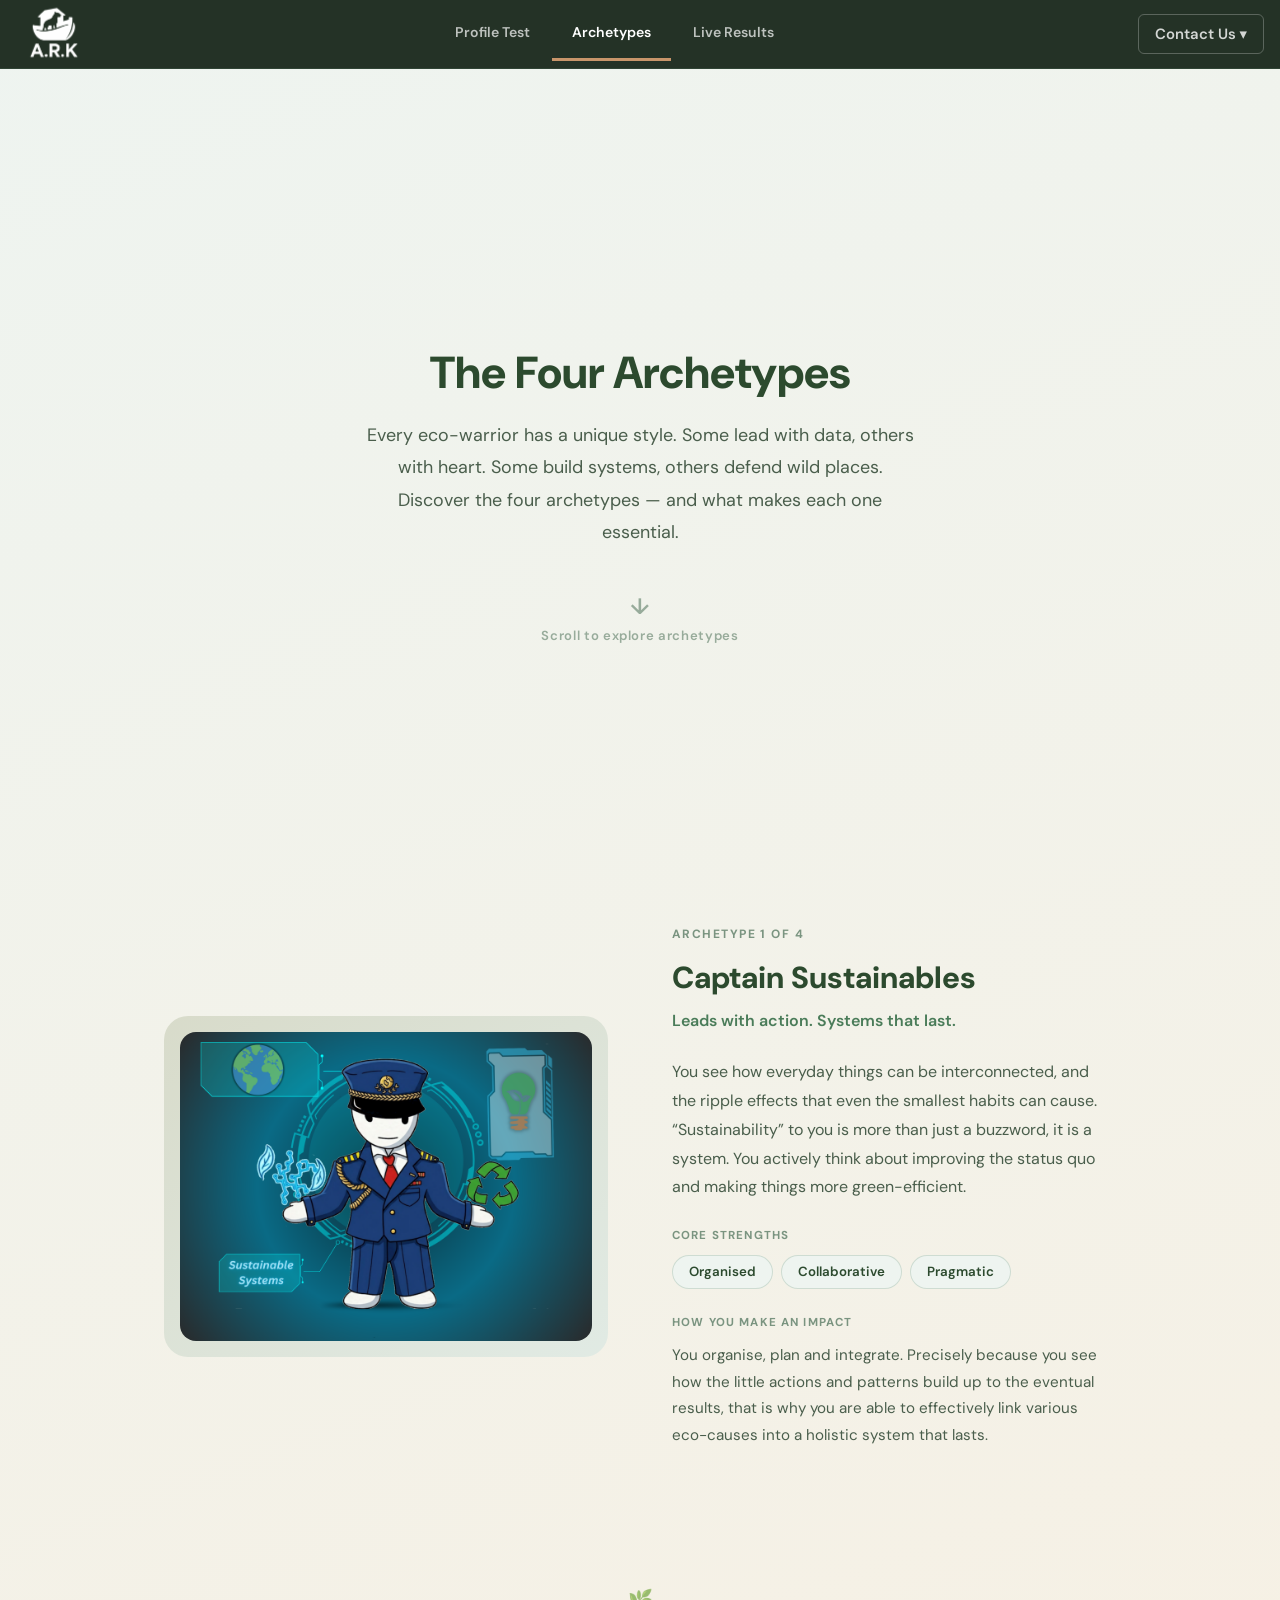
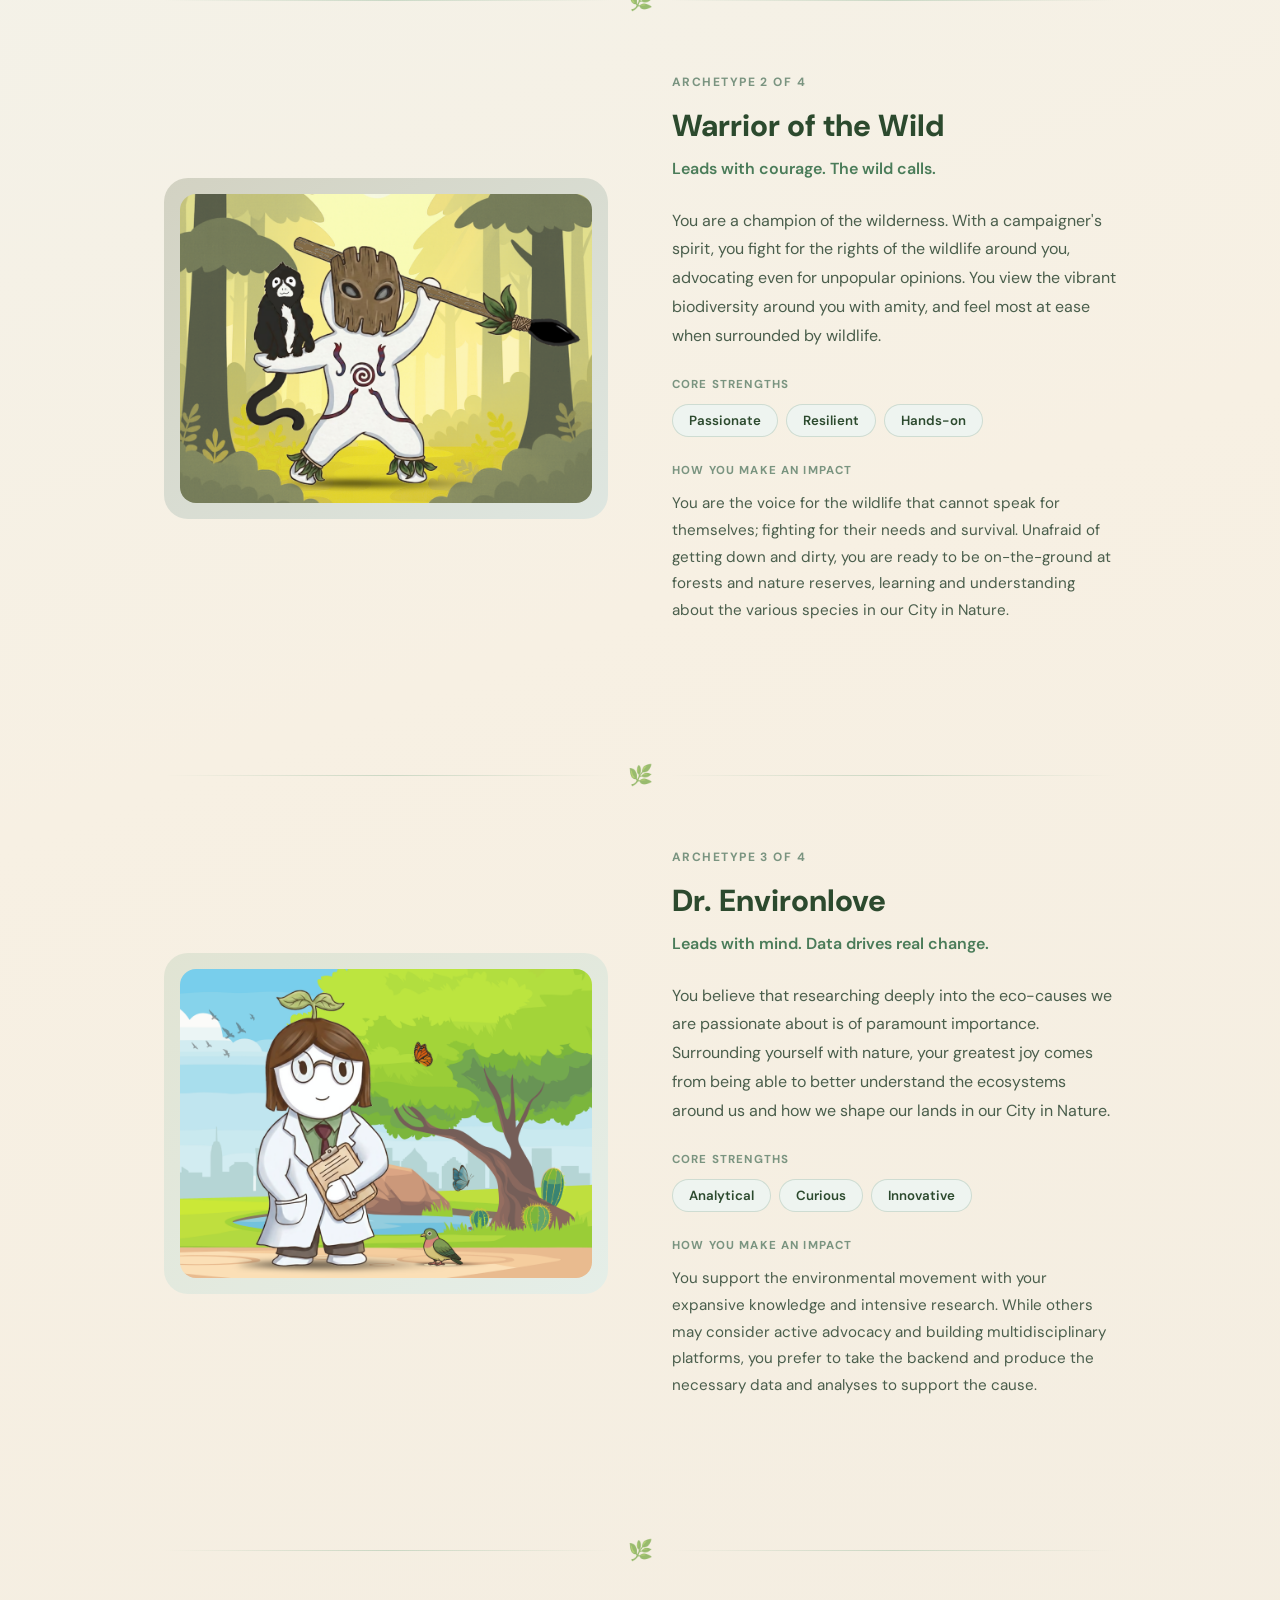
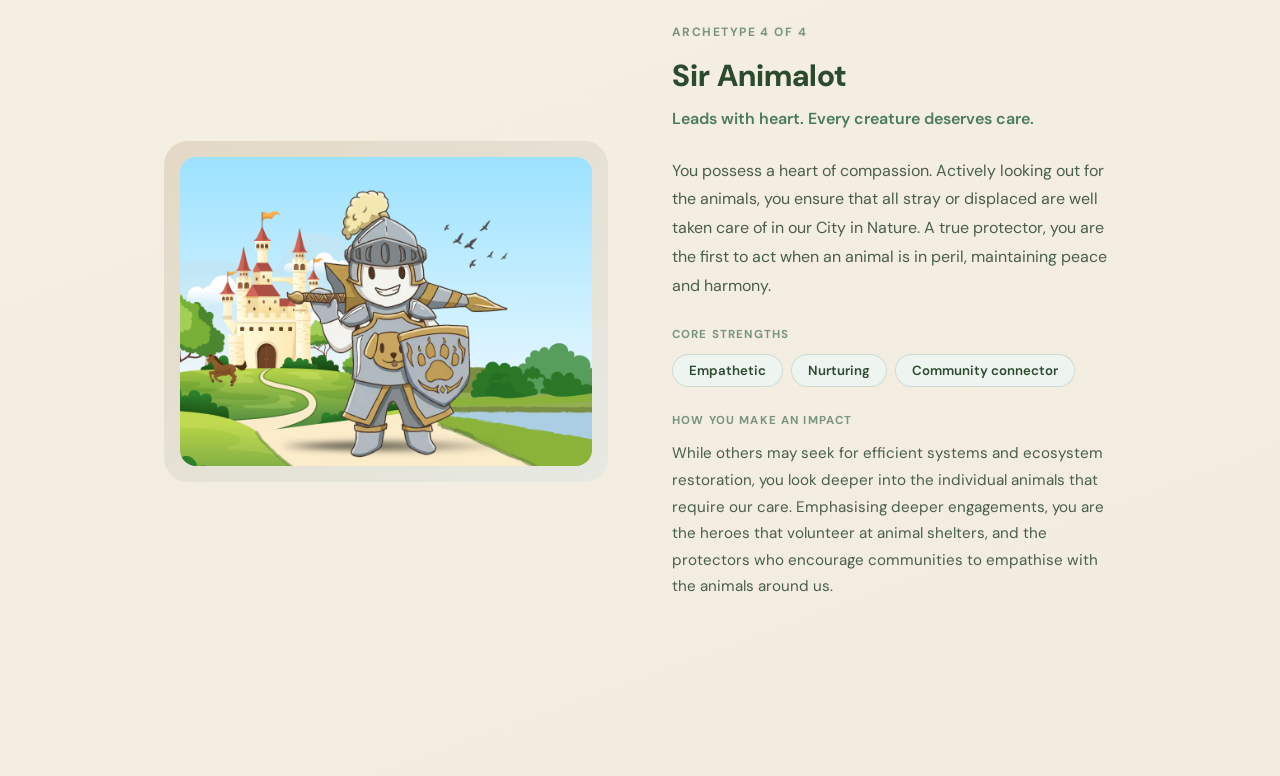
==== commit 5fb053a7: "Add files via upload" ====
--- a/archetypes.html
+++ b/archetypes.html
@@ -15,7 +15,7 @@
     <img src="assets/ARK_white_transparent_header.png" alt="ARK Initiative" class="ark-logo">
   </a>
   <div class="nav-links">
-    <a href="index.html">Personality Test</a>
+    <a href="index.html">Profile Test</a>
     <a href="archetypes.html" class="active">Archetypes</a>
     <a href="live-results.html">Live Results</a>
   </div>
@@ -64,8 +64,14 @@
 
 <script src="archetypes.js"></script>
 <script>
+try {
 const ORDER = ['captainSustainables', 'warriorOfTheWild', 'drEnvironlove', 'sirAnimalot'];
 const container = document.getElementById('arch-sections');
+
+if (!container) {
+  console.error('Container #arch-sections not found');
+  throw new Error('Container not found');
+}
 
 const params = new URLSearchParams(window.location.search);
 const highlightParam = params.get('highlight') || '';
@@ -82,6 +88,10 @@
 
 ORDER.forEach((key, i) => {
   const a = ARCHETYPES_CONTENT[key];
+  if (!a) {
+    console.error('Archetype not found:', key);
+    return;
+  }
   const flip = i % 2 === 1;
   const isHighlighted = highlightKeys.has(key);
 
@@ -92,10 +102,7 @@
   section.innerHTML = `
     <div class="arch-section-visual">
       <div class="arch-visual-panel" style="--accent: ${a.accentColor}">
-        <img src="${a.image}" alt="${a.imageAlt}" class="arch-img" onerror="this.style.display='none'">
-        <div class="arch-visual-fallback">
-          <span class="arch-visual-icon">${a.icon}</span>
-        </div>
+        <img src="${a.sceneImage}" alt="${a.imageAlt}" class="arch-scene-img" onerror="this.style.display='none'">
       </div>
     </div>
     <div class="arch-section-text">
@@ -112,10 +119,6 @@
         <p class="arch-meta-label">How you make an impact</p>
         <p class="arch-impact-text">${a.impact}</p>
       </div>
-      <div class="arch-next">
-        <span class="arch-next-label">Try this →</span>
-        <span class="arch-next-text">${a.nextStep}</span>
-      </div>
     </div>`;
 
   container.appendChild(section);
@@ -138,40 +141,73 @@
   if (firstKey) {
     setTimeout(() => {
       const target = document.getElementById('arch-' + firstKey);
-      if (target) target.scrollIntoView({ behavior: 'smooth', block: 'center' });
+      if (target) target.scrollIntoView({ behavior: 'smooth', block: 'start' });
     }, 120);
   }
 } else {
-  // ---- Normal browse mode: fade sections in on scroll ----
-  const observer = new IntersectionObserver((entries) => {
-    entries.forEach(entry => {
-      if (entry.isIntersecting) {
-        entry.target.classList.add('arch-visible');
-        observer.unobserve(entry.target);
-      }
+  // ---- Normal browse mode: sections visible by default, fade-in as enhancement ----
+  // Only add fade-in if IntersectionObserver is supported
+  if ('IntersectionObserver' in window) {
+    // Add fade-ready class to enable fade-in animation
+    container.querySelectorAll('.arch-section, .arch-divider').forEach(el => {
+      el.classList.add('arch-fade-ready');
     });
-  }, { threshold: 0.08, rootMargin: '0px 0px -40px 0px' });
-
-  container.querySelectorAll('.arch-section, .arch-divider').forEach(el => {
-    observer.observe(el);
-  });
+
+    const observer = new IntersectionObserver((entries) => {
+      entries.forEach(entry => {
+        if (entry.isIntersecting) {
+          entry.target.classList.add('arch-visible');
+          observer.unobserve(entry.target);
+        }
+      });
+    }, { threshold: 0.08, rootMargin: '0px 0px -40px 0px' });
+
+    container.querySelectorAll('.arch-section, .arch-divider').forEach(el => {
+      observer.observe(el);
+    });
+
+    // Fallback: if sections are still hidden after 500ms, reveal them
+    setTimeout(() => {
+      container.querySelectorAll('.arch-section, .arch-divider').forEach(el => {
+        if (!el.classList.contains('arch-visible')) {
+          el.classList.add('arch-visible');
+        }
+      });
+    }, 500);
+  }
+  // If IntersectionObserver not supported, sections stay visible (no fade-ready class added)
+}
+
+} catch (error) {
+  console.error('Failed to initialize archetypes page:', error);
+  // Fallback: ensure sections are visible
+  const container = document.getElementById('arch-sections');
+  if (container) {
+    container.querySelectorAll('.arch-section, .arch-divider').forEach(el => {
+      el.style.opacity = '1';
+      el.style.transform = 'none';
+      el.style.display = 'block';
+    });
+  }
 }
 
 // ---- Contact dropdown ----
 const contactBtn = document.getElementById('contact-btn');
 const contactDropdown = document.getElementById('contact-dropdown');
-contactBtn.addEventListener('click', e => {
-  e.stopPropagation();
-  const open = contactDropdown.classList.contains('open');
-  contactDropdown.classList.toggle('open', !open);
-  contactBtn.setAttribute('aria-expanded', String(!open));
-});
-document.addEventListener('click', e => {
-  if (!contactBtn.contains(e.target) && !contactDropdown.contains(e.target)) {
-    contactDropdown.classList.remove('open');
-    contactBtn.setAttribute('aria-expanded', 'false');
-  }
-});
+if (contactBtn && contactDropdown) {
+  contactBtn.addEventListener('click', e => {
+    e.stopPropagation();
+    const open = contactDropdown.classList.contains('open');
+    contactDropdown.classList.toggle('open', !open);
+    contactBtn.setAttribute('aria-expanded', String(!open));
+  });
+  document.addEventListener('click', e => {
+    if (!contactBtn.contains(e.target) && !contactDropdown.contains(e.target)) {
+      contactDropdown.classList.remove('open');
+      contactBtn.setAttribute('aria-expanded', 'false');
+    }
+  });
+}
 </script>
 </body>
 </html>
--- a/style.css
+++ b/style.css
@@ -59,6 +59,7 @@
   display: flex; gap: 2px; align-items: center;
   flex: 1; justify-content: center;
   flex-wrap: wrap;
+  /* Mobile: scrollable tab row — see @media below */
 }
 .site-nav a, .nav-links a {
   color: rgba(255,255,255,0.70); text-decoration: none;
@@ -168,6 +169,7 @@
 }
 .landing-card h1 { font-size: clamp(1.35rem, 5vw, 1.75rem); font-weight: 700; color: var(--forest); line-height: 1.25; margin-bottom: 14px; }
 .subtitle { color: var(--text-mid); font-size: 0.97rem; margin-bottom: 12px; }
+.subtitle em { font-style: italic; }
 .tagline { font-size: 0.85rem; color: var(--text-light); margin-bottom: 28px; font-weight: 500; }
 
 /* ---- BUTTONS ------------------------------------------------------------- */
@@ -240,7 +242,8 @@
 .result-label { font-size: 0.85rem; font-weight: 600; color: var(--text-light); text-transform: uppercase; letter-spacing: 0.08em; margin-bottom: 4px; }
 .result-title { font-size: clamp(1.35rem, 5vw, 1.7rem); font-weight: 700; color: var(--forest); margin-bottom: 14px; }
 .result-desc { color: var(--text-mid); font-size: 0.97rem; margin-bottom: 18px; line-height: 1.7; }
-.secondary-block { display: inline-block; background: var(--earth-light); border: 1px solid rgba(140,109,63,0.18); border-radius: 50px; padding: 7px 20px; margin-bottom: 28px; font-size: 0.88rem; }
+.secondary-block { display: inline-flex; align-items: center; gap: 6px; background: var(--earth-light); border: 1px solid rgba(140,109,63,0.18); border-radius: 50px; padding: 7px 20px; margin-bottom: 28px; font-size: 0.88rem; }
+.secondary-archetype-icon { width: 22px; height: 22px; object-fit: contain; flex-shrink: 0; transform: translateY(2px); }
 .secondary-label { color: var(--earth); font-weight: 600; }
 .secondary-name { color: var(--text-dark); font-weight: 700; }
 
@@ -249,24 +252,18 @@
 .score-row-header { display: flex; justify-content: space-between; align-items: baseline; margin-bottom: 5px; }
 .score-name { font-size: 0.88rem; font-weight: 600; color: var(--text-dark); }
 .score-pct  { font-size: 0.88rem; font-weight: 700; color: var(--moss); }
-.score-bar-bg   { background: #ddd8ce; border-radius: 50px; height: 10px; overflow: hidden; }
-.score-bar-fill { height: 100%; border-radius: 50px; background: linear-gradient(90deg, var(--moss), var(--sage)); transition: width 0.8s ease; }
+/* Composition-bar: track is near-invisible so the fill reads as a proportional
+   share of a whole, not a depleted progress bar out of 100. */
+.score-bar-bg   { background: rgba(180,200,185,0.18); border-radius: 50px; height: 10px; overflow: visible; position: relative; }
+.score-bar-fill { height: 100%; border-radius: 50px; background: linear-gradient(90deg, var(--moss), var(--sage)); transition: width 0.8s ease; box-shadow: 0 1px 4px rgba(74,124,89,0.18); }
 .score-row.primary .score-bar-bg   { height: 14px; }
-.score-row.primary .score-bar-fill { background: linear-gradient(90deg, var(--forest), var(--moss)); }
+.score-row.primary .score-bar-fill { background: linear-gradient(90deg, var(--forest), var(--moss)); box-shadow: 0 2px 8px rgba(44,74,46,0.28); }
 .score-row.primary .score-name     { font-size: 0.95rem; font-weight: 800; color: var(--forest); }
 .score-row.primary .score-pct      { font-size: 0.95rem; color: var(--forest); }
 
 /* ---- RESULT ACTIONS ------------------------------------------------------ */
 .result-actions { display: flex; flex-direction: column; gap: 12px; align-items: center; }
 .result-actions .btn { width: 100%; max-width: 320px; }
-.score-name { font-size: 0.88rem; font-weight: 600; color: var(--text-dark); }
-.score-pct  { font-size: 0.88rem; font-weight: 700; color: var(--moss); }
-.score-bar-bg   { background: #ddd8ce; border-radius: 50px; height: 10px; overflow: hidden; }
-.score-bar-fill { height: 100%; border-radius: 50px; background: linear-gradient(90deg, var(--moss), var(--sage)); transition: width 0.8s ease; }
-.score-row.primary .score-bar-bg   { height: 14px; }
-.score-row.primary .score-bar-fill { background: linear-gradient(90deg, var(--forest), var(--moss)); }
-.score-row.primary .score-name     { font-size: 0.95rem; font-weight: 800; color: var(--forest); }
-.score-row.primary .score-pct      { font-size: 0.95rem; color: var(--forest); }
 
 /* ---- MULTI-ARCHETYPE RESULT ---------------------------------------------- */
 .result-multi-list { display: flex; flex-wrap: wrap; justify-content: center; gap: 12px; margin-bottom: 18px; }
@@ -287,6 +284,34 @@
 .modal-box pre { background: #f4f1ec; border-radius: var(--radius-sm); padding: 14px; font-size: 0.78rem; overflow: auto; flex: 1; white-space: pre-wrap; word-break: break-all; }
 
 .hidden { display: none !important; }
+
+/* ---- RESULT CHARACTER IMAGE ---------------------------------------------- */
+.result-char-img {
+  display: block;
+  margin: 0 auto 16px;
+  width: 240px;
+  max-width: min(240px, 60vw);
+  object-fit: contain;
+}
+@media (max-width: 430px) {
+  .result-char-img { width: 180px; }
+}
+
+/* Multi-archetype tie: character images */
+.result-multi-char-img {
+  width: 80px;
+  height: 80px;
+  object-fit: contain;
+}
+
+/* Score bar small icons */
+.score-icon {
+  width: 32px;
+  height: 32px;
+  object-fit: contain;
+  vertical-align: middle;
+  margin-right: 6px;
+}
 
 /* ---- ARCHETYPES PAGE ----------------------------------------------------- */
 .arch-page { max-width: 1000px; margin: 0 auto; padding: 0 24px 96px; }
@@ -346,9 +371,15 @@
 /* Fade-in on scroll: initial hidden state */
 .arch-section,
 .arch-divider {
+  opacity: 1;
+  transform: translateY(0);
+  transition: opacity 0.65s ease-out, transform 0.65s ease-out;
+}
+/* Sections start visible by default for accessibility, then JS adds fade-in */
+.arch-section.arch-fade-ready,
+.arch-divider.arch-fade-ready {
   opacity: 0;
   transform: translateY(28px);
-  transition: opacity 0.65s ease-out, transform 0.65s ease-out;
 }
 /* Visible state added by JS */
 .arch-section.arch-visible,
@@ -370,21 +401,30 @@
   grid-template-columns: 1fr 1fr;
   gap: 64px;
   align-items: center;
-  margin-bottom: 0;
+  margin-bottom: 80px;
 }
 .arch-section--flip .arch-section-visual { order: -1; }
 .arch-section--flip .arch-section-text   { order:  1; }
 
-/* Visual panel */
+/* Visual panel — let scene image define height */
 .arch-visual-panel {
   position: relative;
   border-radius: 24px;
-  overflow: hidden;
-  aspect-ratio: 4 / 3;
   background: linear-gradient(145deg, color-mix(in srgb, var(--accent) 18%, #f7f0e3), color-mix(in srgb, var(--accent) 8%, #eef4f0));
   display: flex; align-items: center; justify-content: center;
-}
-.arch-img { width: 100%; height: 100%; object-fit: cover; position: absolute; inset: 0; }
+  padding: 16px;
+}
+.arch-scene-img {
+  display: block;
+  width: 100%;
+  max-width: 520px;
+  object-fit: contain;
+  border-radius: 16px;
+  margin: 0 auto;
+}
+@media (max-width: 1023px) {
+  .arch-scene-img { max-width: 100%; }
+}
 .arch-visual-fallback { display: flex; align-items: center; justify-content: center; width: 100%; height: 100%; }
 .arch-visual-icon { font-size: 80px; opacity: 0.55; }
 
@@ -419,6 +459,11 @@
   border-radius: 24px;
   padding: 32px;
   box-shadow: 0 8px 32px rgba(122,171,138,0.15);
+  /* Offset below the sticky nav (68px) + breathing room when scrolled to */
+  scroll-margin-top: 88px;
+}
+.arch-section {
+  scroll-margin-top: 88px;
 }
 .arch-your-badge {
   display: inline-block;
@@ -638,16 +683,57 @@
   .live-cloud-card { padding: 20px 14px; }
   #live-cloud { gap: 5px; }
   .cloud-row  { gap: 10px; }
-  .ark-logo { height: 26px; }
-  .nav-contact-btn { font-size: 0.75rem; padding: 7px 8px; }
-}
-
-/* Nav overflow guard */
+}
+
+/* Nav overflow guard + mobile horizontal-scroll tabs */
 .site-nav { overflow: visible; }
-.nav-links { min-width: 0; overflow: hidden; }
-@media (max-width: 480px) {
-  .site-nav { padding: 0 6px; gap: 0; }
-  .nav-links a { padding: 12px clamp(6px, 2vw, 12px); font-size: 0.75rem; }
+@media (max-width: 640px) {
+  .site-nav {
+    padding: 0 0 0 8px;
+    gap: 0;
+    /* Must stay overflow:visible so the contact dropdown isn't clipped. */
+    overflow: visible;
+  }
+  .nav-ark-logo { padding: 4px 4px; flex-shrink: 0; }
+
+  /* Scroll container for the three page tabs.
+     overflow:hidden here only clips the .nav-links box itself, not the
+     sibling .nav-contact-wrap, so the dropdown remains unclipped. */
+  .nav-links {
+    flex: 1;
+    flex-wrap: nowrap;
+    justify-content: flex-start;
+    overflow-x: auto;
+    overflow-y: visible;
+    scroll-behavior: smooth;
+    -webkit-overflow-scrolling: touch;
+    scrollbar-width: none;
+    position: relative;
+    -webkit-mask-image: linear-gradient(to right, black 70%, transparent 100%);
+    mask-image:         linear-gradient(to right, black 70%, transparent 100%);
+  }
+  .nav-links::-webkit-scrollbar { display: none; }
+
+  .nav-links a {
+    padding: 14px clamp(10px, 3.5vw, 16px);
+    font-size: 0.82rem;
+    flex-shrink: 0;
+  }
+
+  /* Contact button — fixed size, no flex shrink */
+  .nav-contact-wrap {
+    flex-shrink: 0;
+    padding-right: 8px;
+    /* Own stacking context so the dropdown floats above page content */
+    position: relative;
+    z-index: 200;
+  }
+  .nav-contact-btn { font-size: 0.78rem; padding: 8px 10px; }
+
+  /* Dropdown: raise above the sticky nav's z-index (100) and page cards */
+  .nav-contact-dropdown {
+    z-index: 400;
+  }
 }
 
 /* Stacked arch sections on mobile (below 1024px) */
